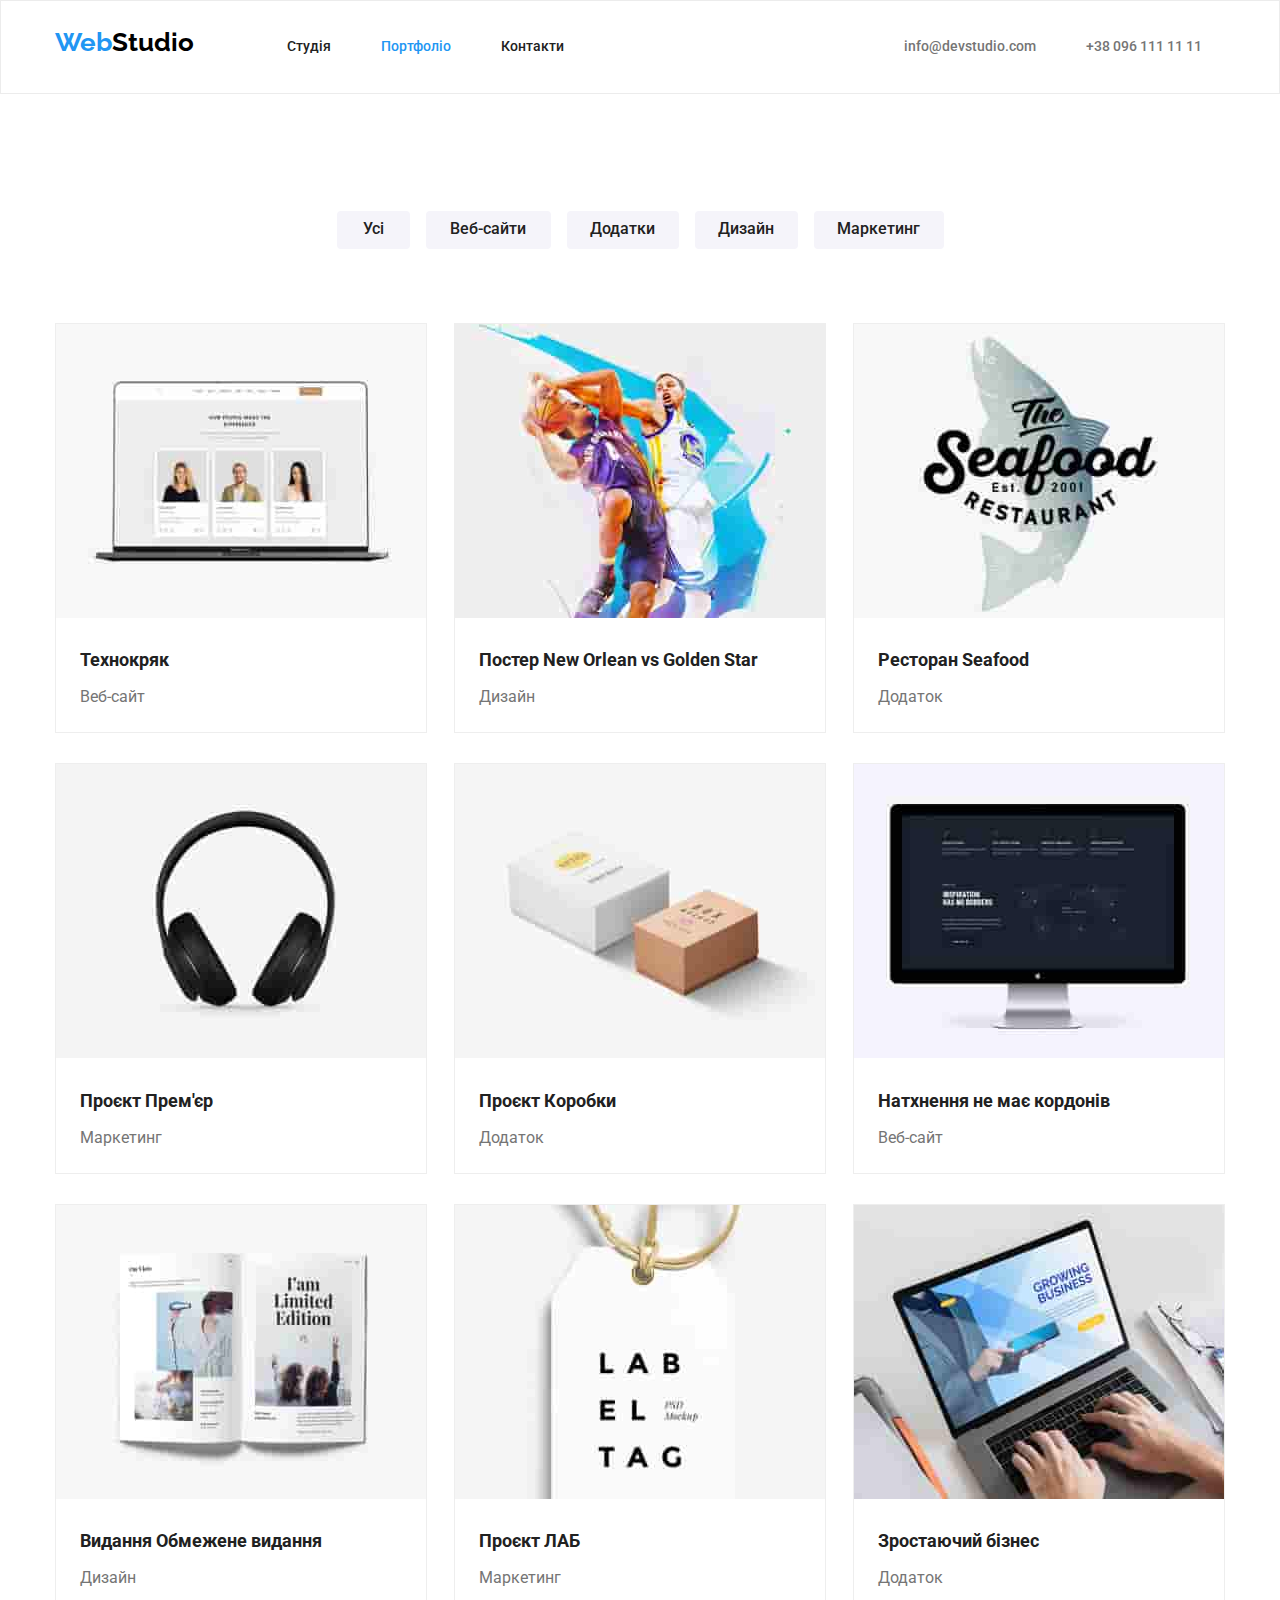
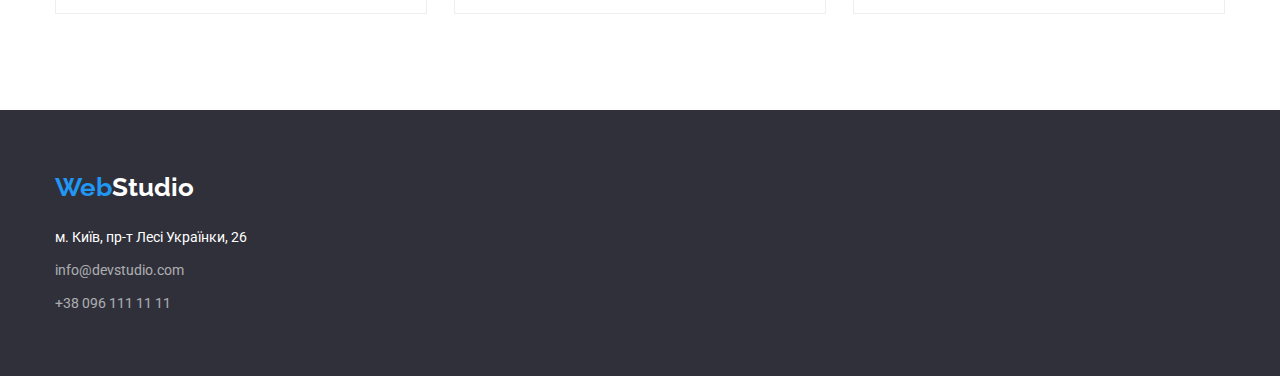
==== portfolio.html @ eb3fcbdf "goit-markup-hw-03" ====
<!DOCTYPE html>
<html lang="uk">
  <head>
    <meta charset="UTF-8" />
    <meta http-equiv="X-UA-Compatible" content="IE=edge" />
    <meta name="viewport" content="width=device-width, initial-scale=1.0" />
    <title>lesson</title>
    <link rel="preconnect" href="https://fonts.googleapis.com" />
    <link rel="preconnect" href="https://fonts.gstatic.com" crossorigin />
    <link
      href="https://fonts.googleapis.com/css2?family=Raleway:wght@700&family=Roboto:wght@400;500;700;900&display=swap"
      rel="stylesheet"
    />
    <link
      rel="stylesheet"
      href="https://cdnjs.cloudflare.com/ajax/libs/modern-normalize/1.1.0/modern-normalize.css"
      integrity="sha512-Y0MM+V6ymRKN2zStTqzQ227DWhhp4Mzdo6gnlRnuaNCbc+YN/ZH0sBCLTM4M0oSy9c9VKiCvd4Jk44aCLrNS5Q=="
      crossorigin="anonymous"
      referrerpolicy="no-referrer"
    />
    <link rel="stylesheet" href="./css/styles.css" />
  </head>
  <body > 
    <header >   
      <div class=" container">
        <div class="wrapper-q "> 
          <a lang="en" href="./index.html" class="logo active logo-activ"
            ><span class="logo-web">Web</span>Studio</a
          >
          <nav>
            <ul class="navigation-r">
              <li>
                <a href="./index.html" class="navigation-ai active promo"> Студія </a>
              </li>
              <li><a href="#" class="navigation-bi active"> Портфоліо </a></li>
              <li><a href="#" class="navigation-ci active promo"> Контакти </a></li>
            </ul>
          </nav>

          <ul class="box-navigation">
            <li>
              <a href="mailto:info@devstudio.com" class="navigation-di active navigation-li"
                >info@devstudio.com</a
              >
            </li>
            <li>
              <a href="tel:info@devstudio.com" class="navigation-ii active navigation-li"
                >+38 096 111 11 11</a
              >
            </li>
          </ul>
        </div>
      </div>
      </header>
      <main>
        <section>
          
          <h1 class="subject">СЕКЦІЯ</h1>
          <div class=" container">
          <ul class="items">
            <li>
              <button type="button" class="btn btn-a">Усі</button>
            </li>
            <li>
              <button type="button" class="btn btn-b">Веб-сайти</button>
            </li>
            <li>
              <button type="button" class="btn btn-c">Додатки</button>
            </li>
            <li>
              <button type="button" class="btn btn-d">Дизайн</button>
            </li>
            <li>
              <button type="button" class="btn btn-i">Маркетинг</button>
            </li>
          </ul>
        
          <ul class="list">
            <li class="picture">
              <img
                src="./images/Big.jpg"
                alt="Технокряк"
                width="370"
                height="294" class="picture-img"
              />
              <h3 class="aside">Технокряк</h3>
              <p class="cool widget">Веб-сайт</p>
            </li>
            <li class="picture">
              <img
                src="./images/pat1.jpg"
                alt="Постер New Orlean vs Golden Star"
                width="370"
                height="294" class="picture-img"
              />
              <h3 class="aside">Постер New Orlean vs Golden Star</h3>
              <p class="cool widget">Дизайн</p>
            </li>
            <li class="picture">
              <img
                src="./images/pat2.jpg"
                width="370"
                height="294"
                alt="Ресторан Seafood" class="picture-img"
              />
              <h3 class="aside">Ресторан  Seafood</h3>
              <p class="cool widget">Додаток</p>
            </li>
            <li class="picture">
              <img
                src="./images/pat4.jpg"
                width="370"
                height="294"
                alt="Проєкт Prime" class="picture-img"
              />
              <h3 class="aside">Проєкт Прем'єр</h3>
              <p class="cool widget">Маркетинг</p>
            </li>
            <li class="picture">
              <img
                src="./images/pat5.jpg"
                alt="Проєкт Boxes"
                width="370"
                height="294" class="picture-img"
              />
              <h3 class="aside">Проєкт Коробки</h3>
              <p class="cool widget">Додаток</p>
            </li>
            <li class="picture">
              <img
                src="./images/pat6.jpg"
                alt="Inspiration has no Borders"
                width="370"
                height="294" class="picture-img"
              />
              <h3 class="aside">Натхнення не має кордонів</h3>
              <p class="cool widget">Веб-сайт</p>
            </li>
            <li class="picture">
              <img
                src="./images/pat7.jpg"
                alt="Видання Limited Edition
              "
                width="370"
                height="294" class="picture-img"
              />
              <h3 class="aside">Видання Обмежене видання</h3>
              <p class="cool widget">Дизайн</p>
            </li>
            <li class="picture">
              <img
                src="./images/pat8.jpg"
                alt="Проєкт LAB"
                width="370"
                height="294" class="picture-img"
              />
              <h3 class="aside">Проєкт ЛАБ</h3>
              <p class="cool widget">Маркетинг</p>
            </li>
            <li class="picture">
              <img
                src="./images/pat9.jpg"
                alt="Growing Business"
                width="370"
                height="294" class="picture-img"
              />
              <h3 class="aside">Зростаючий бізнес</h3>
              <p class="cool widget">Додаток</p>
            </li>
          </div>
          </ul>
        </section>
      </main>
    <footer class="adress">
      <div class=" container">
      <a lang="en" href="./index.html" class="logo logo-a active"
        ><span class="logo-web logo-b">Web</span>Studio</a
      >
      <address>
        <ul class="address-ul">
          <li>
            <a
              href="https://www.google.com/maps/place/%D0%B1%D1%83%D0%BB.+%D0%9B%D0%B5%D1%81%D0%B8+%D0%A3%D0%BA%D1%80%D0%B0%D0%B8%D0%BD%D0%BA%D0%B8,+26,+%D0%9A%D0%B8%D0%B5%D0%B2,+02000/@50.4265807,30.5383858,17z/data=!4m13!1m7!3m6!1s0x40d4cf0e033ecbe9:0x57a4dffefec77da0!2z0LHRg9C7LiDQm9C10YHQuCDQo9C60YDQsNC40L3QutC4LCAyNiwg0JrQuNC10LIsIDAyMDAw!3b1!8m2!3d50.4265807!4d30.5383858!3m4!1s0x40d4cf0e033ecbe9:0x57a4dffefec77da0!8m2!3d50.4265807!4d30.5383858 "
              class="adress-a cool active"
              target="_blank"
              >м. Київ, пр-т Лесі Українки, 26</a
            >
          </li>
          <li>
            <a class="adress-bi cool active" href="mailto:info@devstudio.com"
              >info@devstudio.com</a
            >
          </li>
          <li>
            <a class="adress-ci cool active" href="tel:+380961111111"
              >+38 096 111 11 11</a
            >
          </li>
        </ul>
      </div>
      </address>
    </footer>
  </body>
</html>
---- css/styles.css ----
body { 
    font-family:'Roboto', 'Times New Roman',  sans-serif;
}
html {
    box-sizing: border-box;
}
   
*,
::before,
::after {
    box-sizing: inherit;
}
  
:root {
    --main-one-color: #2196F3;
    --main-to-color:  #757575;
    --main-sir-color:  #FFFFFF;
    --main-fa-color: #2F303A;
    --main-se-color:  #212121;
    --main-so-color:  #F5F4FA ;
    --main-sr-color:  #000000;

  }
  
a { 
    text-decoration: none; /* Отменяем подчеркивание у ссылки */
   }
a {   margin: 0px;}
li , ul {
    list-style-type: none; /* Убираем маркеры */
    padding: 0px;
    margin: 0px;
}
h1 { 
    text-transform: uppercase; /* Заглавные буквы */
   }
h1, h2, h3, p , header , main{
    margin-top: 0px;
    margin-bottom: 0px;
}
ul { padding-inline-start: 0px; }

.navigation-r,.box-navigation{
    font-weight: 500;
    font-size: 14px;
    line-height: 1.7;
}


.promo  {
    color:  var(--main-se-color);
}

.navigation-li {
    color:  var(--main-to-color);}

.active:hover,.active:focus  {
    color:  var(--main-one-color);
}

.navigation-a, .navigation-bi {
    color:var(--main-one-color);
}
 
.hero-big {
    width: 700px;
    font-weight: 900;
    font-size: 44px;
    line-height: 1.36;
    color:  var(--main-sir-color);
    text-align: center;
    margin-left: auto;
    margin-right: auto;
    margin-bottom: 30px;  
}
.hero { 
 
    background-color :var(--main-fa-color);
    text-align: center;
    padding-bottom: 200px;
   padding-top: 200px;
    margin-left: auto;
    margin-right: auto;
   justify-content: center;

 
  
}
.bot-button {
    width: 216px;
    height: 50px;
    background-color: var(--main-one-color);
    font-family: Roboto;
    font-weight: 700;
    font-size: 16px;
    line-height: 1.88;
    color: var(--main-sir-color);

  
 
}

.logo { 
    font-family:Raleway;
    font-weight: 700;
    font-size: 26px;
    line-height: 1.38;
    color: var(--main-sr-color);
 
}   
.logo-web, .logo-b{
    color:
    var(--main-one-color);
} 
.logo-a , .logo-wite { 
    color: var(--main-sir-color);
}
.section-comand {
    background-color: var(--main-so-color);
}

.bend { 
    font-weight: 700px;
    font-size: 36px;
    line-height: 1.17;
    text-align: center; 
    padding-bottom: 50px;
   
}
.li-tehnology{
    margin-right: 30px;
    width: 270px;
}
.li-tehnology-right {
    margin-right: 0px;
}
.tehnology  {
    display: flex; 
    justify-content: start ;  
    text-align:left; 
    margin-top: 0px; 
    margin-bottom: 0px; 
}

.foto {
    display: flex; 
   justify-content: space-between ; 
   margin-top: 50px;
   
   
}
.subtitle, .btn {
    font-weight: 500;
    font-size: 16px;
    line-height: 1.17;
    color:  var(--main-se-color);
}
.profession {
    font-size: 16px;
    line-height: 1.17;
    color:  var(--main-to-color);
}
.title {
    font-weight: 700;
    font-size: 36px;
    line-height: 1.17;
    color: var(--main-se-color);
    text-align: center; 
}
.headline {
    font-weight: 700;
    font-size: 14px;
    line-height: 1.17;
    color: var(--main-se-color);
}
.text {
    font-size: 14px;
    line-height: 1.71;
    color: var(--main-to-color);
}
.adress-b, .adress-c, .adress-bi, .adress-ci, .adress-a  {
    font-size: 14px;
    line-height: 1.71;
    color:  var(--main-sir-color);
    font-style: normal;
    opacity: 0.6;
}
.adress-a  {
    opacity: 1;
}

.bot-button:hover ,.bot-button:focus {
    color:  var(--main-fa-color);
}


.subject {
    visibility: hidden;
}
.adress {
    box-sizing: border-box;
    background: var(--main-fa-color);
    padding-top: 60px ;
   padding-bottom: 60px ;
}
.frend { 
    display: flex;
    justify-content:space-around;
    margin: 0px;
 
}

.items  {
    display: flex;
    align-items: center;
    justify-content: center;
    margin-left: auto; 
    margin-right: auto;
    margin-top: 72px;
}

.btn { 
    width:100px;
    height: 38px;
    top:180px;
    left:979px;
    background: var(--main-so-color);
    margin: 8px;
    border: none; 
    border-radius: 4px;
}

.widget {
        font-size: 16px;
        line-height: 1.88;
        color: var(--main-to-color);
        padding-left: 24px;
        
}
.aside {
        font-weight: 700;
        font-size: 18px;
        line-height: 2;
        color: var(--main-se-color);
        margin-bottom: 4px;
        padding-left: 24px;

}

.subtitle, .profession { text-align: center;
}

.btn:hover{
    background-color: var(--main-one-color); 
    color: var(--main-sir-color);
    transition-duration: 0.5s;
}
.btn:focus{
    background-color: var(--main-one-color); 
    color: var(--main-sir-color);
}
.cool {
    font-weight: 400;
}

.logo{ 
    display: inline-block;

}
.active {
    display: inline-block;
}

.list { 
    display: flex;
    flex-wrap: wrap; 
    align-items: center;
    justify-content: space-between;
    margin-left: auto;
    margin-right: auto;
    margin-bottom: 30px;
   
    }

.items, .list {
    margin-bottom: 66px; 
}

.box-p {
    display: flex;
    align-items: center;
    justify-content: center;
    margin-left: auto; 
    margin-right: auto;
    margin-top: 0px;
}

.container {
     width: 1200px;
    padding-left: 15px; 
    padding-right: 15px; 
    margin-left: auto ;
    margin-right: auto ;
    align-items: center;
   
}

.navigation-r, .box-navigation {
    justify-content: space-between;
    display: flex;
    margin: 0px;
  
}
   
.wrapper-q { display: flex;
    flex-wrap: wrap; 
    align-items: baseline;
  justify-content: start;

}

.logo-a.active{
   
    margin-bottom: 20px;
}


.navigation-ai, .navigation-a { 
    display: inline-block;

  
}
.navigation-bi ,.navigation-b { 
    display: inline-block;

   
  
}
.navigation-ci, .navigation-c { 
    display: inline-block;


}
.navigation-di, .navigation-aa { 
    display: inline-block;
   

}
.navigation-ii, .navigation-bb { 
    display: inline-block;
  
}

.subtitle {
    padding-top: 30px;
    margin-bottom: 10px;
}
.section-comand {
  padding-top: 94px;
  padding-bottom: 94px;
}

.navigation-b ,.navigation-bi {
    margin-left: 50px;
    margin-right: 50px;
}
.navigation-aa , .navigation-di {
    margin-right: 50px;
}
.box-navigation
{
    margin-left: 340px;
}

a.logo.active.logo-activ{
   margin-right:93px ; 
   padding-top: 24px;
   padding-bottom: 32px;/* линия выстраивается
    по базовой линии логотипа з счет  baseline */
}
.address-ul {
    margin: 0px;
}
.section-texno {
       padding-bottom: 47px;
       padding-top: 66px;  

}
.section-work {
    padding-bottom: 94px;
    padding-top: 47px;
   
}
.frend-block {
    box-shadow: 0px 1px 3px rgba(0, 0, 0, 0.12), 0px 1px 1px rgba(0, 0, 0, 0.14), 0px 2px 1px rgba(0, 0, 0, 0.2);
    border-radius: 0px 0px 4px 4px;
    padding-bottom: 30px;
  
}
.picture {
    border: 1px solid #EEEEEE;
    margin-bottom: 30px;
    padding-bottom: 20px;
}
header {
   border: 1px solid #ECECEC;
    
  
}
.adress-bi, .adress-b {
    margin-top: 9px;
    margin-bottom: 9px;
}
/*
.li-tehnology {
    flex-basis: calc(100%-30px*3)/4;
} */
.btn-a {
    width: 73px; ;
}
.btn-b {
    width: 125px; ;
}
.btn-c {
    width: 112px; ;
}
.btn-d {
    width: 103px; ;
}
.btn-i {
    width: 130px; ;
}
.picture-img {
    margin-bottom: 20px;
}
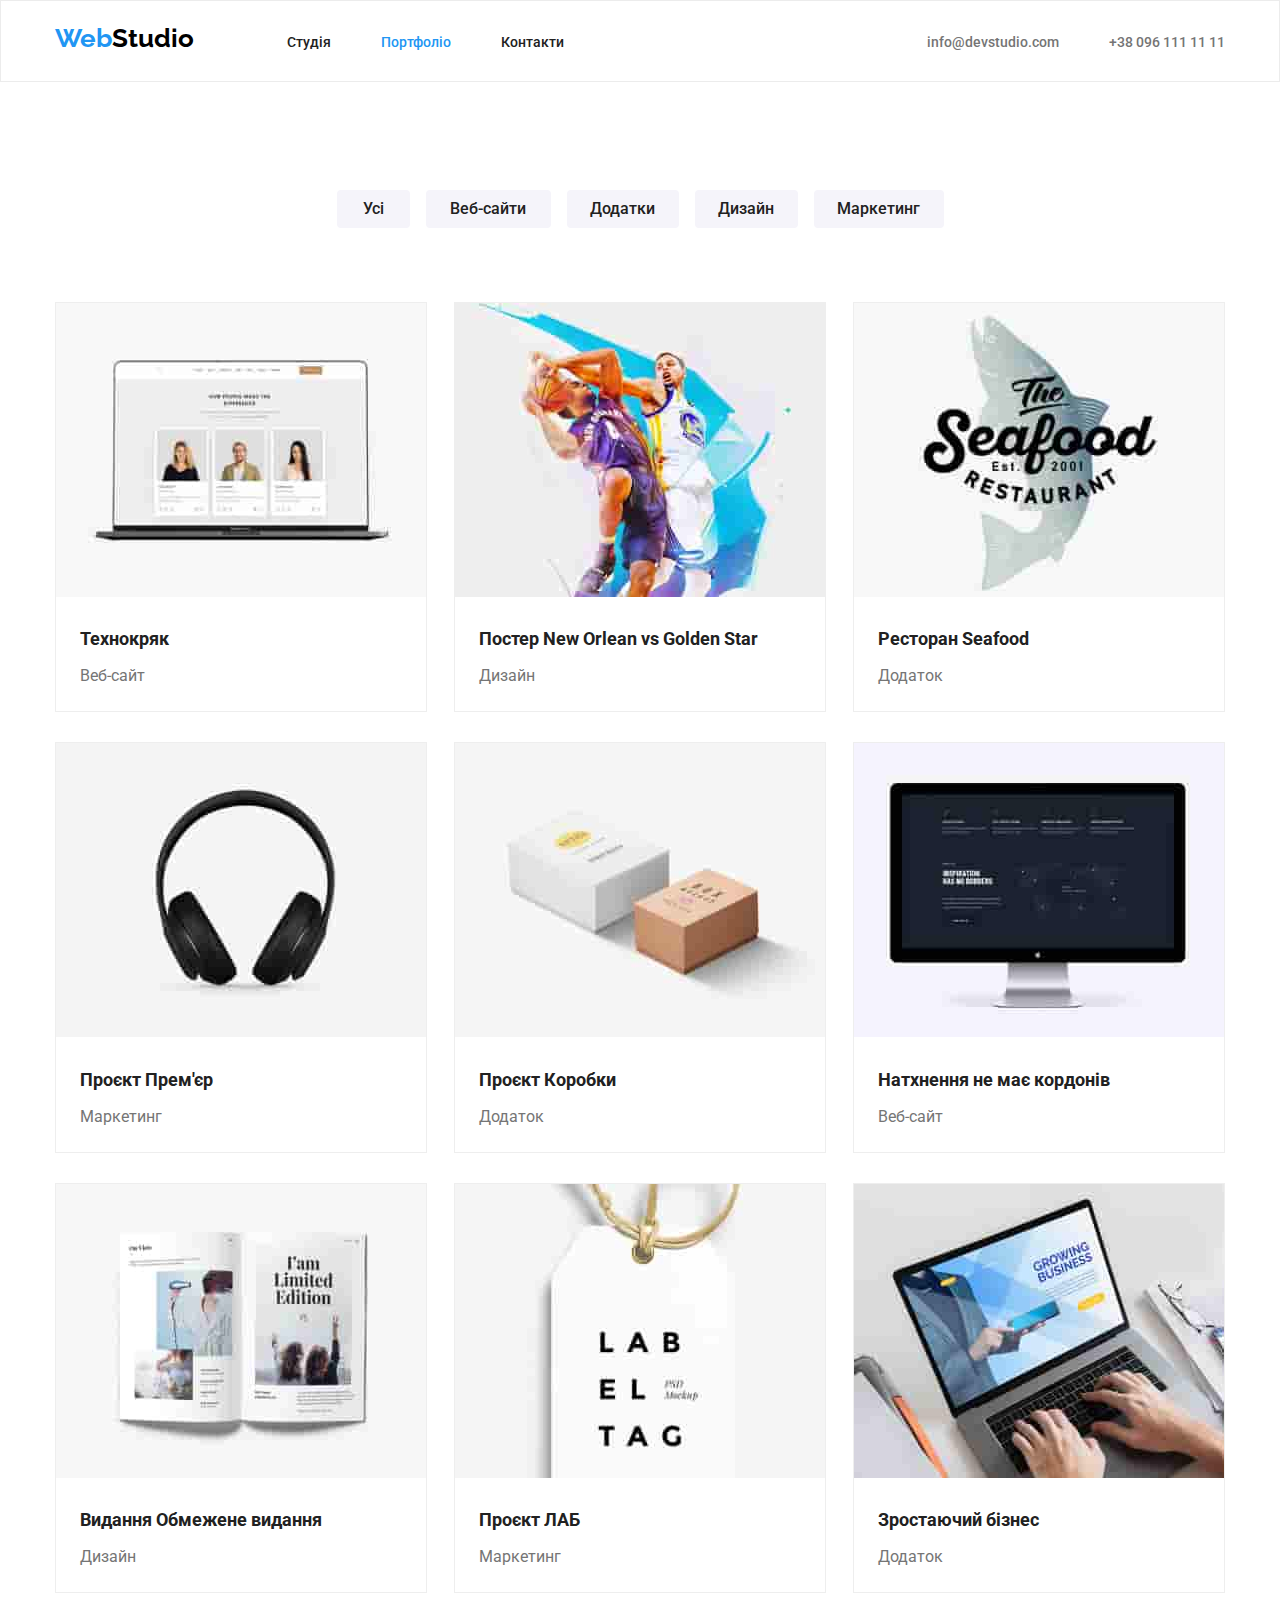
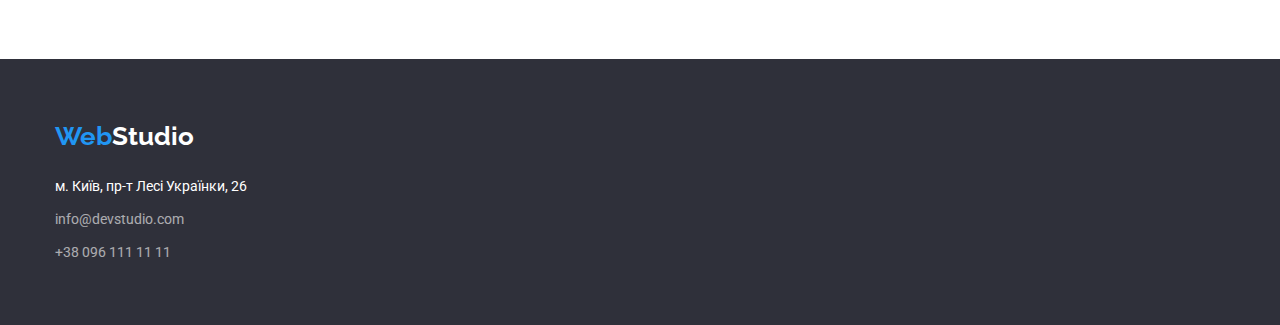
==== commit 3794f2cc: "goit-markup-hw-03" ====
--- a/portfolio.html
+++ b/portfolio.html
@@ -21,9 +21,9 @@
     <link rel="stylesheet" href="./css/styles.css" />
   </head>
   <body > 
-    <header >   
+    <header class=" wrapper-qq" >   
       <div class=" container">
-        <div class="wrapper-q "> 
+        <div class="wrapper-q  wrapper-qq "> 
           <a lang="en" href="./index.html" class="logo active logo-activ"
             ><span class="logo-web">Web</span>Studio</a
           >
--- a/css/styles.css
+++ b/css/styles.css
@@ -128,18 +128,23 @@
    
 }
 .li-tehnology{
-    margin-right: 30px;
+   /* margin-right: 30px;*/
     width: 270px;
-}
-.li-tehnology-right {
+  /* flex-basis: calc((100% - 30px*3)/4);*/
+}
+
+.li-tehnology.li-tehnology-right {  
     margin-right: 0px;
 }
 .tehnology  {
     display: flex; 
-    justify-content: start ;  
+   /*justify-content: start ; */
+   flex-wrap: wrap;
     text-align:left; 
     margin-top: 0px; 
     margin-bottom: 0px; 
+    column-gap: 30px;
+
 }
 
 .foto {
@@ -195,7 +200,17 @@
 
 
 .subject {
-    visibility: hidden;
+    position: absolute;
+    white-space: nowrap;
+    width: 1px;
+    height: 1px;
+    overflow: hidden;
+    border: 0;
+    padding: 0;
+    clip: rect(0 0 0 0);
+    clip-path: inset(50%);
+    margin: -1px;
+  /*  visibility: hidden; */
 }
 .adress {
     box-sizing: border-box;
@@ -216,7 +231,8 @@
     justify-content: center;
     margin-left: auto; 
     margin-right: auto;
-    margin-top: 72px;
+    margin-top: 100px;
+  
 }
 
 .btn { 
@@ -278,7 +294,9 @@
     justify-content: space-between;
     margin-left: auto;
     margin-right: auto;
-    margin-bottom: 30px;
+    row-gap: 30px ;
+
+ 
    
     }
 
@@ -369,14 +387,13 @@
 }
 .box-navigation
 {
-    margin-left: 340px;
+    margin-left: auto;
 }
 
 a.logo.active.logo-activ{
    margin-right:93px ; 
-   padding-top: 24px;
-   padding-bottom: 32px;/* линия выстраивается
-    по базовой линии логотипа з счет  baseline */
+   padding-top: 20px;
+   padding-bottom: 24px;
 }
 .address-ul {
     margin: 0px;
@@ -399,7 +416,7 @@
 }
 .picture {
     border: 1px solid #EEEEEE;
-    margin-bottom: 30px;
+   /* margin-bottom: 30px;*/
     padding-bottom: 20px;
 }
 header {
@@ -432,4 +449,4 @@
 }
 .picture-img {
     margin-bottom: 20px;
-}+}
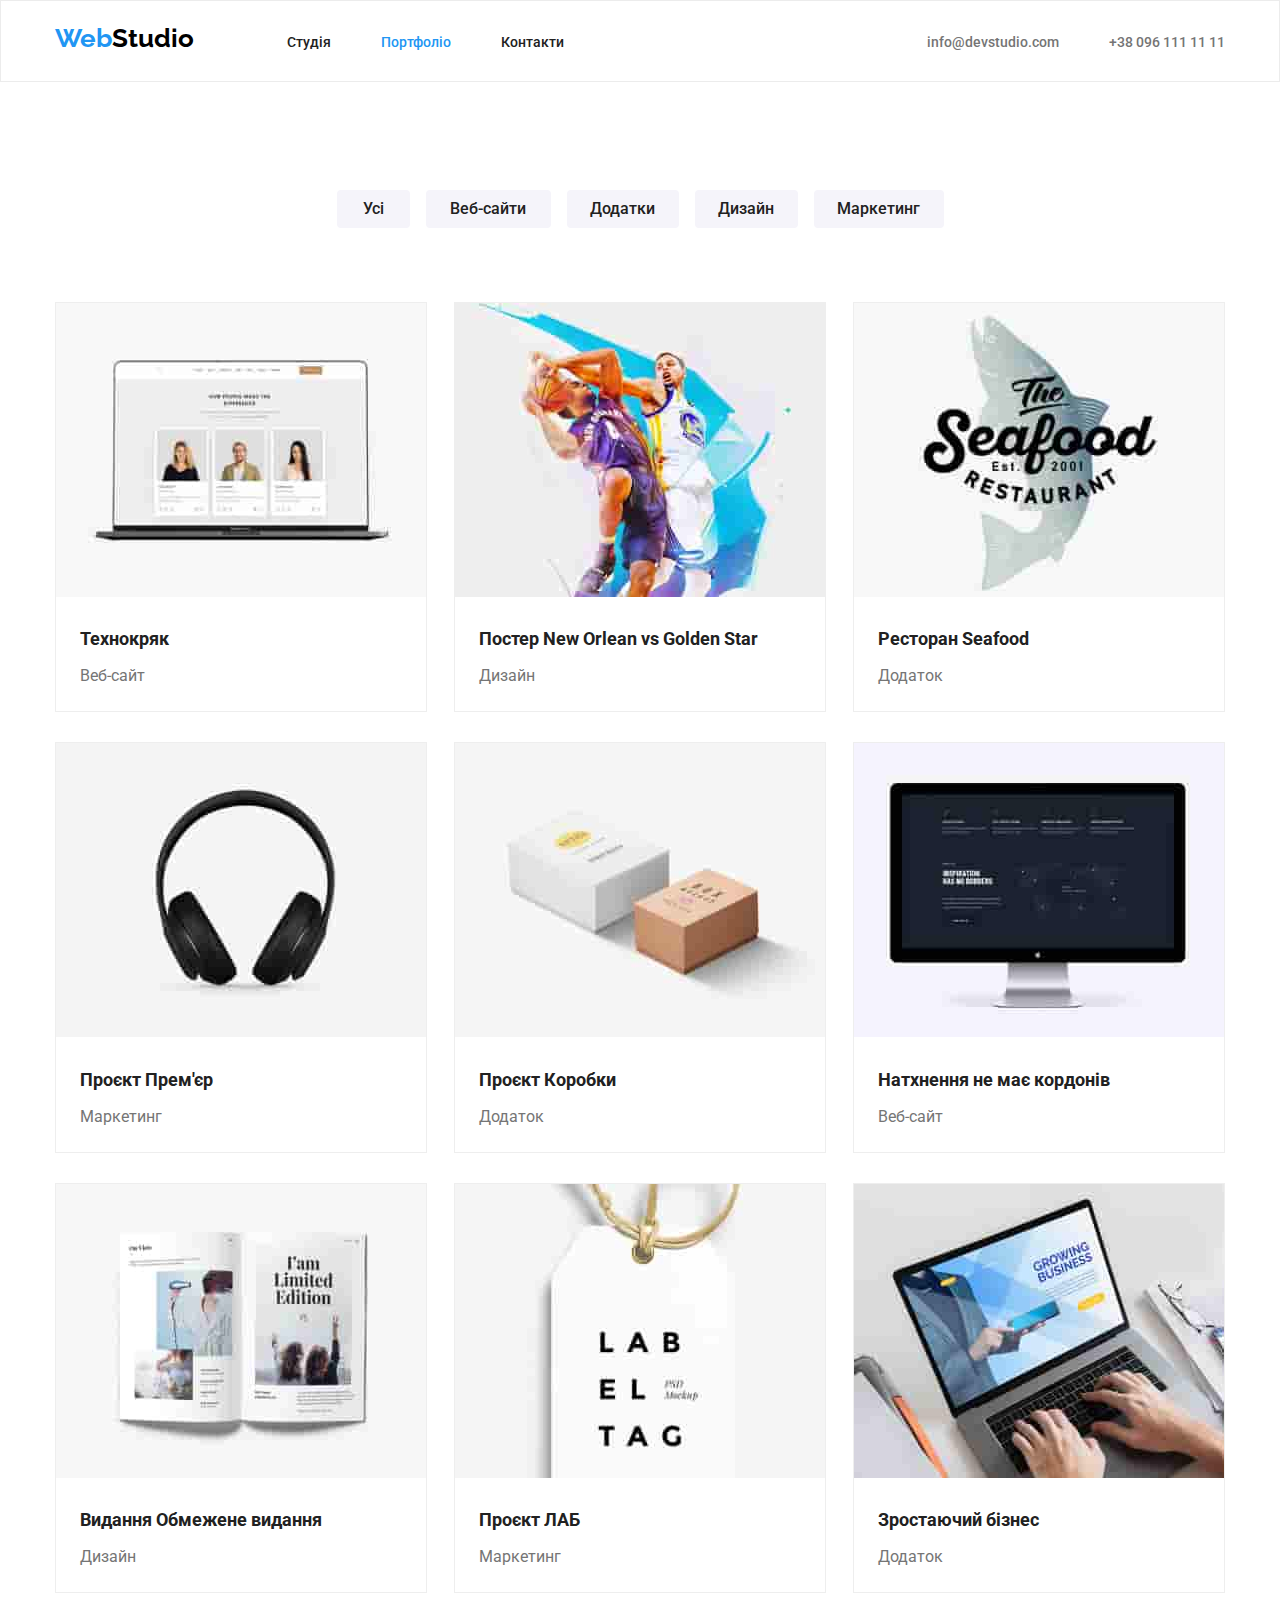
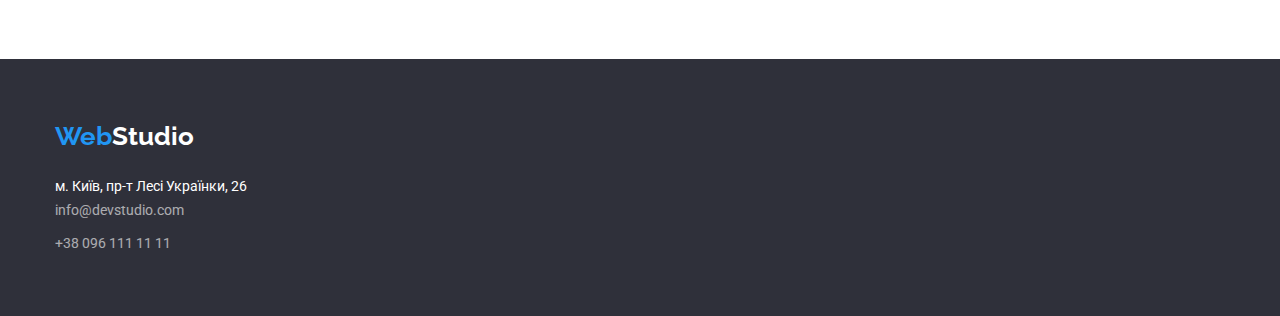
==== commit b1af7638: "goit-markup-hw-03" ====
--- a/portfolio.html
+++ b/portfolio.html
@@ -29,11 +29,11 @@
           >
           <nav>
             <ul class="navigation-r">
-              <li>
+              <li class="adress-li-a">
                 <a href="./index.html" class="navigation-ai active promo"> Студія </a>
               </li>
-              <li><a href="#" class="navigation-bi active"> Портфоліо </a></li>
-              <li><a href="#" class="navigation-ci active promo"> Контакти </a></li>
+              <li class="adress-li-a"><a href="#" class="navigation-bi active"> Портфоліо </a></li>
+              <li class="adress-li-a"><a href="#" class="navigation-ci active promo"> Контакти </a></li>
             </ul>
           </nav>
 
@@ -83,8 +83,10 @@
                 width="370"
                 height="294" class="picture-img"
               />
+              <div  class="card-text">
               <h3 class="aside">Технокряк</h3>
               <p class="cool widget">Веб-сайт</p>
+            </div>
             </li>
             <li class="picture">
               <img
@@ -93,8 +95,10 @@
                 width="370"
                 height="294" class="picture-img"
               />
+              <div  class="card-text">
               <h3 class="aside">Постер New Orlean vs Golden Star</h3>
               <p class="cool widget">Дизайн</p>
+            </div>
             </li>
             <li class="picture">
               <img
@@ -103,8 +107,10 @@
                 height="294"
                 alt="Ресторан Seafood" class="picture-img"
               />
+              <div  class="card-text">
               <h3 class="aside">Ресторан  Seafood</h3>
               <p class="cool widget">Додаток</p>
+            </div>
             </li>
             <li class="picture">
               <img
@@ -113,8 +119,10 @@
                 height="294"
                 alt="Проєкт Prime" class="picture-img"
               />
+              <div  class="card-text">
               <h3 class="aside">Проєкт Прем'єр</h3>
               <p class="cool widget">Маркетинг</p>
+            </div>
             </li>
             <li class="picture">
               <img
@@ -123,8 +131,10 @@
                 width="370"
                 height="294" class="picture-img"
               />
+              <div  class="card-text">
               <h3 class="aside">Проєкт Коробки</h3>
               <p class="cool widget">Додаток</p>
+            </div>
             </li>
             <li class="picture">
               <img
@@ -133,8 +143,10 @@
                 width="370"
                 height="294" class="picture-img"
               />
+              <div  class="card-text">
               <h3 class="aside">Натхнення не має кордонів</h3>
               <p class="cool widget">Веб-сайт</p>
+            </div>
             </li>
             <li class="picture">
               <img
@@ -144,8 +156,10 @@
                 width="370"
                 height="294" class="picture-img"
               />
+              <div  class="card-text">
               <h3 class="aside">Видання Обмежене видання</h3>
               <p class="cool widget">Дизайн</p>
+            </div>
             </li>
             <li class="picture">
               <img
@@ -154,8 +168,10 @@
                 width="370"
                 height="294" class="picture-img"
               />
+              <div  class="card-text">
               <h3 class="aside">Проєкт ЛАБ</h3>
               <p class="cool widget">Маркетинг</p>
+            </div>
             </li>
             <li class="picture">
               <img
@@ -164,8 +180,10 @@
                 width="370"
                 height="294" class="picture-img"
               />
+              <div class="card-text">
               <h3 class="aside">Зростаючий бізнес</h3>
               <p class="cool widget">Додаток</p>
+            </div>
             </li>
           </div>
           </ul>
@@ -186,7 +204,7 @@
               >м. Київ, пр-т Лесі Українки, 26</a
             >
           </li>
-          <li>
+          <li class="adress-li-a">
             <a class="adress-bi cool active" href="mailto:info@devstudio.com"
               >info@devstudio.com</a
             >
--- a/css/styles.css
+++ b/css/styles.css
@@ -19,6 +19,7 @@
     --main-se-color:  #212121;
     --main-so-color:  #F5F4FA ;
     --main-sr-color:  #000000;
+    --main-btn-color:  #188CE8
 
   }
   
@@ -87,6 +88,7 @@
   
 }
 .bot-button {
+   border: 0px;
     width: 216px;
     height: 50px;
     background-color: var(--main-one-color);
@@ -95,6 +97,9 @@
     font-size: 16px;
     line-height: 1.88;
     color: var(--main-sir-color);
+    border-radius: 4px;
+    box-shadow: 0px 4px 4px rgba(0, 0, 0, 0.15);
+    cursor: pointer;
 
   
  
@@ -141,8 +146,6 @@
    /*justify-content: start ; */
    flex-wrap: wrap;
     text-align:left; 
-    margin-top: 0px; 
-    margin-bottom: 0px; 
     column-gap: 30px;
 
 }
@@ -195,7 +198,7 @@
 }
 
 .bot-button:hover ,.bot-button:focus {
-    color:  var(--main-fa-color);
+    background-color:  var(--main-btn-color);
 }
 
 
@@ -222,6 +225,7 @@
     display: flex;
     justify-content:space-around;
     margin: 0px;
+   
  
 }
 
@@ -244,13 +248,14 @@
     margin: 8px;
     border: none; 
     border-radius: 4px;
+    cursor:  pointer;
 }
 
 .widget {
         font-size: 16px;
         line-height: 1.88;
         color: var(--main-to-color);
-        padding-left: 24px;
+    
         
 }
 .aside {
@@ -259,7 +264,6 @@
         line-height: 2;
         color: var(--main-se-color);
         margin-bottom: 4px;
-        padding-left: 24px;
 
 }
 
@@ -314,7 +318,7 @@
 }
 
 .container {
-     width: 1200px;
+    max-width: 1200px;
     padding-left: 15px; 
     padding-right: 15px; 
     margin-left: auto ;
@@ -370,7 +374,6 @@
 }
 
 .subtitle {
-    padding-top: 30px;
     margin-bottom: 10px;
 }
 .section-comand {
@@ -400,7 +403,7 @@
 }
 .section-texno {
        padding-bottom: 47px;
-       padding-top: 66px;  
+       padding-top: 94px;  
 
 }
 .section-work {
@@ -412,6 +415,7 @@
     box-shadow: 0px 1px 3px rgba(0, 0, 0, 0.12), 0px 1px 1px rgba(0, 0, 0, 0.14), 0px 2px 1px rgba(0, 0, 0, 0.2);
     border-radius: 0px 0px 4px 4px;
     padding-bottom: 30px;
+    background-color: var(--main-sir-color);
   
 }
 .picture {
@@ -424,9 +428,11 @@
     
   
 }
-.adress-bi, .adress-b {
-    margin-top: 9px;
+.adress-li-a  {
     margin-bottom: 9px;
+}
+.adress-li-a:last-child  {
+    margin-bottom: 0;
 }
 /*
 .li-tehnology {
@@ -450,3 +456,10 @@
 .picture-img {
     margin-bottom: 20px;
 }
+.img-block {
+    border-radius: 0px;
+    margin-bottom: 30px;
+}
+.card-text {border: 0px;
+    padding-left: 24px;
+}
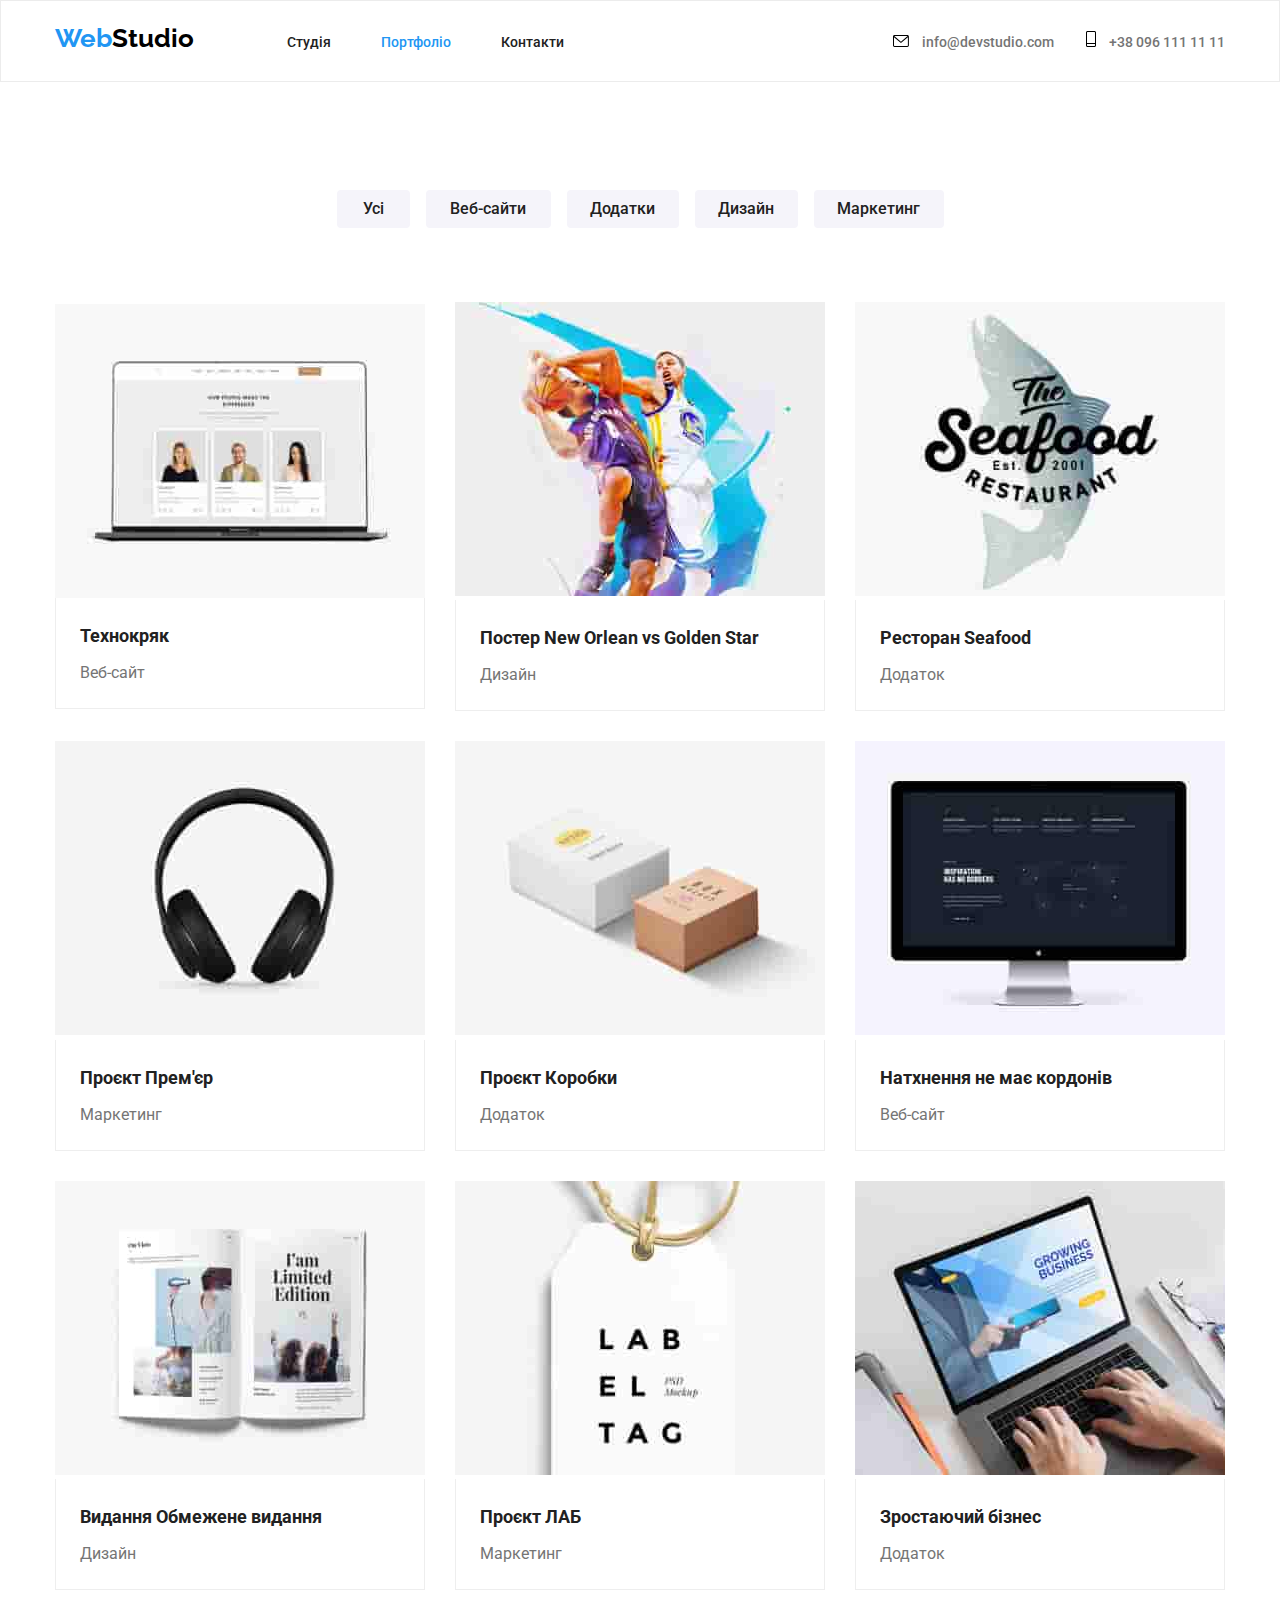
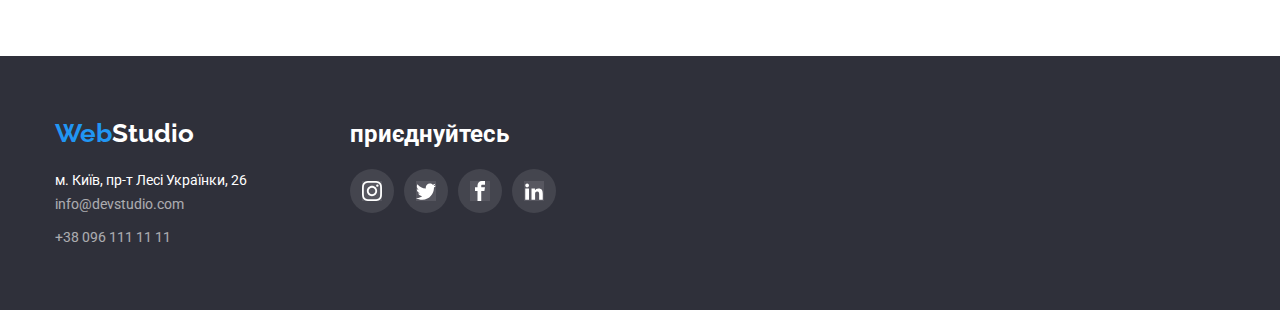
==== commit e995888f: "goit-markup-hw-03" ====
--- a/portfolio.html
+++ b/portfolio.html
@@ -21,40 +21,67 @@
     <link rel="stylesheet" href="./css/styles.css" />
   </head>
   <body > 
-    <header class=" wrapper-qq" >   
-      <div class=" container">
-        <div class="wrapper-q  wrapper-qq "> 
-          <a lang="en" href="./index.html" class="logo active logo-activ"
+    <header>
+      <div class="container">
+        <div class="wrapper-q">
+          <a lang="en" href="./index.html" class="logo active logo-activ "
             ><span class="logo-web">Web</span>Studio</a
           >
           <nav>
             <ul class="navigation-r">
-              <li class="adress-li-a">
-                <a href="./index.html" class="navigation-ai active promo"> Студія </a>
+              <li>
+                <a href="./index.html" class="active  heder__a animashn"> Студія </a>
               </li>
-              <li class="adress-li-a"><a href="#" class="navigation-bi active"> Портфоліо </a></li>
-              <li class="adress-li-a"><a href="#" class="navigation-ci active promo"> Контакти </a></li>
+              <li>
+                <a href="./portfolio.html" class=" navigation-bi active promo animashn">
+                  Портфоліо
+                </a>
+                 
+              </li>
+              <li>
+                <a href="#" class="navigation-c active promo animashn"> Контакти </a>
+              </li>
             </ul>
           </nav>
 
           <ul class="box-navigation">
-            <li>
-              <a href="mailto:info@devstudio.com" class="navigation-di active navigation-li"
+            <li class="icon-tel-heder">
+              <div class="div_anime animashn">
+              <svg class="mail-heder">
+                <use  href="./images/icons.svg#icon-mail "
+                  width="16"
+                  height="12" 
+                ></use>
+              </svg> 
+           
+              <a
+                href="mailto:info@devstudio.com"
+                class="navigation-aa active navigation-li animashn"
                 >info@devstudio.com</a
               >
-            </li>
-            <li>
-              <a href="tel:info@devstudio.com" class="navigation-ii active navigation-li"
+            </div>
+            </li>         
+            <li class="icon-tel-heder">
+              <div class="div_anime animashn">
+              <svg class="tel-heder">
+                <use  href="./images/icons.svg#icon-tel "
+                  width="10"
+                  height="16" 
+                ></use>
+              </svg>
+              <a
+                href="tel:info@devstudio.com"
+                class="navigation-bb active navigation-li animashn"
                 >+38 096 111 11 11</a
               >
+            </div>
             </li>
           </ul>
         </div>
       </div>
-      </header>
+    </header>
       <main>
         <section>
-          
           <h1 class="subject">СЕКЦІЯ</h1>
           <div class=" container">
           <ul class="items">
@@ -77,124 +104,172 @@
         
           <ul class="list">
             <li class="picture">
+              <div class="picture-img-wrap">
               <img
                 src="./images/Big.jpg"
                 alt="Технокряк"
                 width="370"
                 height="294" class="picture-img"
               />
+              <div class="box_portfol_img">
+                <p class="pictur__text"> Ресурс пропонує комплексні пропозиції  </p>
+              </div>
+            </div>
+            
               <div  class="card-text">
               <h3 class="aside">Технокряк</h3>
               <p class="cool widget">Веб-сайт</p>
             </div>
             </li>
             <li class="picture">
+              <div class="a__foto">
               <img
                 src="./images/pat1.jpg"
                 alt="Постер New Orlean vs Golden Star"
                 width="370"
                 height="294" class="picture-img"
               />
+             
+            </div> 
               <div  class="card-text">
               <h3 class="aside">Постер New Orlean vs Golden Star</h3>
               <p class="cool widget">Дизайн</p>
             </div>
             </li>
             <li class="picture">
+              <a href="#" class="a__foto">
               <img
                 src="./images/pat2.jpg"
                 width="370"
                 height="294"
                 alt="Ресторан Seafood" class="picture-img"
-              />
+              /></a>
               <div  class="card-text">
               <h3 class="aside">Ресторан  Seafood</h3>
               <p class="cool widget">Додаток</p>
             </div>
             </li>
             <li class="picture">
+              <a href="#" class="a__foto">
               <img
                 src="./images/pat4.jpg"
                 width="370"
                 height="294"
                 alt="Проєкт Prime" class="picture-img"
-              />
+              /></a>
               <div  class="card-text">
               <h3 class="aside">Проєкт Прем'єр</h3>
               <p class="cool widget">Маркетинг</p>
             </div>
             </li>
             <li class="picture">
+              <a href="#" class="a__foto">
               <img
                 src="./images/pat5.jpg"
                 alt="Проєкт Boxes"
                 width="370"
                 height="294" class="picture-img"
               />
+            </a>
               <div  class="card-text">
               <h3 class="aside">Проєкт Коробки</h3>
               <p class="cool widget">Додаток</p>
             </div>
             </li>
             <li class="picture">
+              <a href="#" class="a__foto">
               <img
                 src="./images/pat6.jpg"
                 alt="Inspiration has no Borders"
                 width="370"
                 height="294" class="picture-img"
-              />
+              /></a>
               <div  class="card-text">
               <h3 class="aside">Натхнення не має кордонів</h3>
               <p class="cool widget">Веб-сайт</p>
             </div>
             </li>
             <li class="picture">
+              <a href="#" class="a__foto">
               <img
                 src="./images/pat7.jpg"
                 alt="Видання Limited Edition
               "
                 width="370"
                 height="294" class="picture-img"
-              />
+              /></a>
               <div  class="card-text">
               <h3 class="aside">Видання Обмежене видання</h3>
               <p class="cool widget">Дизайн</p>
             </div>
             </li>
             <li class="picture">
+              <a href="#" class="a__foto">
               <img
                 src="./images/pat8.jpg"
                 alt="Проєкт LAB"
                 width="370"
                 height="294" class="picture-img"
-              />
+              /></a>
               <div  class="card-text">
               <h3 class="aside">Проєкт ЛАБ</h3>
               <p class="cool widget">Маркетинг</p>
             </div>
             </li>
             <li class="picture">
+              <a href="#" class="a__foto">
               <img
                 src="./images/pat9.jpg"
                 alt="Growing Business"
                 width="370"
                 height="294" class="picture-img"
-              />
+              /></a>
               <div class="card-text">
               <h3 class="aside">Зростаючий бізнес</h3>
               <p class="cool widget">Додаток</p>
             </div>
             </li>
-          </div>
-          </ul>
+          </ul>
+        </div>
         </section>
       </main>
     <footer class="adress">
       <div class=" container">
+        <div class="logo__footer">
       <a lang="en" href="./index.html" class="logo logo-a active"
         ><span class="logo-web logo-b">Web</span>Studio</a
       >
-      <address>
+        <div>
+          <h2 class="text__footer">приєднуйтесь </h2>
+          <ul class="sotsial__link sotsial__footer">
+            <li class="li_sots">
+              <a class="link__sots  svg-foot" href="#" aria-label="instagram">
+                <svg class="ikon_so footer__icon svg__foot" width="20" height="20">
+                  <use href="./images/icons.svg#icon-instagram"></use></svg
+              ></a>
+            </li>
+            <li class="li_sots">
+              <a class="link__sots  svg-foot" href="#" aria-label="twitter">
+                <svg class="ikon_so footer__icon svg__foot" width="20 " height="20">
+                  <use href="./images/icons.svg#icon-twitter"></use></svg
+              ></a>
+            </li>
+            <li class="li_sots">
+              <a class="link__sots  svg-foot" href="#" aria-label="facebook">
+                <svg class="ikon_so footer__icon svg__foot" width="20" height="20">
+                  <use href="./images/icons.svg#icon-facebook"></use></svg
+              ></a>
+            </li>
+            <li class="li_sots">
+              <a class="link__sots  svg-foot" href="#" aria-label="linkedin">
+                <svg class="ikon_so footer__icon svg__foot" width="20" height="20">
+                  <use href="./images/icons.svg#icon-linkedin2"></use></svg
+              ></a>
+            </li>
+          </ul>
+        </div>
+      </div>
+      <address class="addres__footer"> 
         <ul class="address-ul">
           <li>
             <a
@@ -215,8 +290,8 @@
             >
           </li>
         </ul>
-      </div>
       </address>
+    </div>
     </footer>
   </body>
 </html>
--- a/css/styles.css
+++ b/css/styles.css
@@ -19,7 +19,8 @@
     --main-se-color:  #212121;
     --main-so-color:  #F5F4FA ;
     --main-sr-color:  #000000;
-    --main-btn-color:  #188CE8
+    --main-btn-color:  #188CE8;
+    --main-icn-cololor:#F5F5F5;
 
   }
   
@@ -75,7 +76,7 @@
     margin-bottom: 30px;  
 }
 .hero { 
- 
+  max-width: 1600px;
     background-color :var(--main-fa-color);
     text-align: center;
     padding-bottom: 200px;
@@ -83,9 +84,14 @@
     margin-left: auto;
     margin-right: auto;
    justify-content: center;
-
- 
-  
+   background-image:linear-gradient(rgba(47, 48, 58, 0.4)
+   ,rgba(47, 48, 58, 0.5)
+   ), url(../images/img1/hero.jpg);
+   background-repeat: no-repeat;
+   background-position: center;
+   background-size: cover;
+   outline: 1px solid black;
+
 }
 .bot-button {
    border: 0px;
@@ -101,8 +107,6 @@
     box-shadow: 0px 4px 4px rgba(0, 0, 0, 0.15);
     cursor: pointer;
 
-  
- 
 }
 
 .logo { 
@@ -133,7 +137,6 @@
    
 }
 .li-tehnology{
-   /* margin-right: 30px;*/
     width: 270px;
   /* flex-basis: calc((100% - 30px*3)/4);*/
 }
@@ -143,19 +146,17 @@
 }
 .tehnology  {
     display: flex; 
-   /*justify-content: start ; */
    flex-wrap: wrap;
     text-align:left; 
     column-gap: 30px;
-
+   
 }
 
 .foto {
     display: flex; 
    justify-content: space-between ; 
    margin-top: 50px;
-   
-   
+  
 }
 .subtitle, .btn {
     font-weight: 500;
@@ -167,6 +168,7 @@
     font-size: 16px;
     line-height: 1.17;
     color:  var(--main-to-color);
+    margin-bottom: 16pt;
 }
 .title {
     font-weight: 700;
@@ -225,8 +227,6 @@
     display: flex;
     justify-content:space-around;
     margin: 0px;
-   
- 
 }
 
 .items  {
@@ -255,8 +255,7 @@
         font-size: 16px;
         line-height: 1.88;
         color: var(--main-to-color);
-    
-        
+           
 }
 .aside {
         font-weight: 700;
@@ -264,9 +263,7 @@
         line-height: 2;
         color: var(--main-se-color);
         margin-bottom: 4px;
-
-}
-
+}
 .subtitle, .profession { text-align: center;
 }
 
@@ -300,8 +297,6 @@
     margin-right: auto;
     row-gap: 30px ;
 
- 
-   
     }
 
 .items, .list {
@@ -354,19 +349,15 @@
 }
 .navigation-bi ,.navigation-b { 
     display: inline-block;
-
-   
-  
+ 
 }
 .navigation-ci, .navigation-c { 
     display: inline-block;
-
 
 }
 .navigation-di, .navigation-aa { 
     display: inline-block;
    
-
 }
 .navigation-ii, .navigation-bb { 
     display: inline-block;
@@ -379,14 +370,16 @@
 .section-comand {
   padding-top: 94px;
   padding-bottom: 94px;
+  margin-bottom: 94px;
+
 }
 
 .navigation-b ,.navigation-bi {
     margin-left: 50px;
     margin-right: 50px;
-}
-.navigation-aa , .navigation-di {
-    margin-right: 50px;
+} 
+.div_anime {
+    margin-left: 32px;
 }
 .box-navigation
 {
@@ -394,7 +387,7 @@
 }
 
 a.logo.active.logo-activ{
-   margin-right:93px ; 
+  margin-right:93px ; 
    padding-top: 20px;
    padding-bottom: 24px;
 }
@@ -402,8 +395,8 @@
     margin: 0px;
 }
 .section-texno {
-       padding-bottom: 47px;
-       padding-top: 94px;  
+       margin-bottom: 47px;
+       margin-top: 94px;
 
 }
 .section-work {
@@ -416,17 +409,11 @@
     border-radius: 0px 0px 4px 4px;
     padding-bottom: 30px;
     background-color: var(--main-sir-color);
-  
-}
-.picture {
-    border: 1px solid #EEEEEE;
-   /* margin-bottom: 30px;*/
-    padding-bottom: 20px;
-}
+}
+
 header {
    border: 1px solid #ECECEC;
-    
-  
+     
 }
 .adress-li-a  {
     margin-bottom: 9px;
@@ -453,13 +440,536 @@
 .btn-i {
     width: 130px; ;
 }
-.picture-img {
-    margin-bottom: 20px;
-}
+
 .img-block {
     border-radius: 0px;
     margin-bottom: 30px;
 }
 .card-text {border: 0px;
     padding-left: 24px;
-}
+    padding-top: 20px;
+    padding-right: 24px;
+    padding-bottom: 20px;
+   border-bottom: 1px solid #EEEEEE;
+  border-left: 1px solid #EEEEEE;
+   border-right:1px solid #EEEEEE ;
+}
+
+.section__pictuary {
+    border-radius: 4px;
+    background: var(--main-so-color);
+    width: 270px;
+    height: 120px;
+    margin-bottom: 30px;
+   /* justify-content: center;
+    align-items: center;
+   display: flex;*/
+}
+.div__svg {
+    justify-content: center;
+    align-items: center;
+   display: flex;
+}
+
+  
+.link__li__foot {
+    width: 170px;
+    height: 92px;
+    border: 1px solid #AFB1B8;
+    border-radius: 4px;
+     
+}
+
+.wrup__ul {
+    padding-top: 94px;
+    display: flex;
+    align-items: center;
+    justify-content: center;
+    flex-wrap: wrap;
+    gap: 30px;
+}
+.wrapper__im{
+    width: 170px;
+    height: 92px;
+    background: var(--main-icn-cololor);
+}
+.text_section {
+
+   width: 700px;
+   size: 36px;
+  height: 1.37;
+  color: var(--main-se-color) ;
+  text-align: center;
+  margin-left: auto;
+  margin-right: auto;
+  padding-bottom: 50px;
+}
+/*
+.navigation-bb::before,  .navigation-ii::before {
+    content:url( "../images/img1/tel.svg");
+    padding-right: 10px;
+    fill:#188CE8;
+}
+.navigation-aa::before,  .navigation-di::before {
+    content:url( "../images/img1/mail.svg");
+    padding-right: 10px;
+    /*fill:#188CE8;*/
+  /*  color: currentColor;
+}*/
+.link__sots {
+    width: 44px;
+    height: 44px;
+    border-radius: 50%;
+    background-color: currentColor;
+    display: flex;
+    align-items: center;
+    justify-content: center;
+    color:  var(--main-so-color);
+}
+.ikon_so {
+    fill: #AFB1B8;
+}
+.link__sots:hover, .link__sots:focus {
+    color: 
+   var(--main-sir-color);
+    background-color: var(--main-one-color);
+}
+.sotsial__link {
+    display: flex;
+    gap: 10px;
+    justify-content:  center ;
+    
+}
+/*
+.icon__antenna {display: flex;
+    justify-content: center;
+    align-items: center; }
+*/
+
+.link__foot {
+    display: flex;
+    flex-wrap: wrap;
+  /*  text-align: left;*/
+    column-gap: 30px;
+    margin-bottom: 94px;
+    align-items: center;
+    justify-content: center;
+}
+   
+.text__footer {
+    width: 700;
+    size: 14 px;
+    height: 1.17;
+    color: var(--main-sir-color);
+    margin-bottom: 20px;
+}
+.sotsial__footer {
+    justify-content: start;
+  
+}
+.logo__footer {
+    display: flex;
+    gap: 156px;
+    align-items: baseline;
+}
+.addres__footer {
+margin-top: -44px;
+}
+.footer__icon {
+    fill:var(--main-sir-color);
+    background-color: rgba(255, 255, 255, 0.1);
+}
+.picture-img:hover {
+    box-shadow: 2px 2px 
+    #EEEEEE;
+}
+.footer__icon {
+    fill: var(--main-sir-color);
+     
+}
+.link__sots_foot{
+    background-color: rgba(255, 255, 255, 0.1); 
+}
+
+.pictur__text {
+    width: 400;
+    size: 18px;
+    height: 1.56;
+    color: var(--main-sir-color);
+}
+
+.title__text {
+    width: 700;
+    size: 14px;
+    height: 1.17;
+    color: var(--main-sir-color);
+}
+.wrop__text {
+    width: 370px;
+    padding: 0px;
+    position: absolute;
+    text-align: center;
+    padding-top: 27px;
+    padding-bottom: 27px;
+    background: rgba(47, 48, 58, 0.8);
+    left: 0;
+    bottom: 0;
+    
+}
+.foto__box {
+    position: relative ; 
+}
+/* Modal */
+/*
+.backdrop {
+    position: fixed;
+    top: 0;
+    right: 0;
+    bottom: 0;
+    left: 0;
+    opacity: 1;
+    transition: opacity 250ms cubic-bezier(0.4, 0, 0.2, 1);
+    background-color: rgba(0, 0, 0, 0.2);
+  }
+  
+  .backdrop.is-hidden {
+    visibility: hidden;
+    opacity: 0;
+    pointer-events: none;
+  }
+  
+  .modal {
+    position: absolute;
+    width: 528px;
+    height: 581px;
+    top: 50%;
+    left: 50%;
+    transform: translate(-50%, -50%) scale(1);
+    border-radius: 4px;
+    background: var(--main-sir-color);
+    box-shadow: 0px 1px 3px rgba(0, 0, 0, 0.12), 0px 1px 1px rgba(0, 0, 0, 0.14),
+      0px 2px 1px rgba(0, 0, 0, 0.2);
+  }
+  .backdrop.is-hidden.modal {
+    transform: translate(-50%, -50%) scale(0.6);
+  } 
+  
+  .modal-close {
+    position: absolute;
+    width: 30px;
+    height: 30px;
+    display: flex;
+    justify-content: center;
+    align-items: center;
+    right: 8px;
+    top: 8px;
+    padding: 0;
+    cursor: pointer;
+    border: 1px solid rgba(0, 0, 0, 0.1);
+    border-radius: 50%;
+    background-color: transparent;
+  }  
+  */
+  .close__btn {
+    fill: var(--main-sr-color) ;
+}
+.navigation-a ,.animashn, .navigation-bi {
+    position: relative;
+}
+
+.navigation-a::after, .navigation-bi::after {
+    content: '';
+    position: absolute;
+    display: block;
+    width: 100%;
+    background-color: var(--main-one-color);
+    height: 4px;
+    left: 0px;
+    top: 40px;
+}
+ .animashn::after {
+    content: '';
+    position: absolute;
+    display: block;
+   /* width: 0%;*/
+   width: 100%;
+    background-color: var(--main-one-color);
+    height: 4px;
+    left: 0px;
+    top: 40px;
+    /*opacity: 0;*/
+  transform: scaleX(0);
+    transition: opacity 250ms cubic-bezier(0.4, 0, 0.2, 1) ;
+}
+.animashn:hover:after {
+  /*  opacity: 1;
+   width: 100%;*/
+   transform: scaleX(1);
+
+}
+/* Анимация */
+
+.box_portfol_img::after { 
+    content:'';
+    position:  absolute;
+    top:0px;
+    left: 0px;
+    width: 100%;
+    height: 100%;
+    background-color: var(--main-one-color);
+    transform: translateY(100% ) ;
+    transition: 250ms cubic-bezier(0.4, 0, 0.2, 1);
+}
+/*
+.box_portfol_img:hover::after {
+transform: translateY(0);
+}*/
+.picture-img-wrap {
+    width: 370px;
+    height: 294px;
+    position: relative;
+    overflow: hidden;
+}
+.picture-img-wrap:hover .box_portfol_img::after {
+    transform: translateY(0);
+}
+.svg__foot, .svg-foot
+{
+    background-color: rgba(255, 255, 255, 0.1);
+}
+.icon-tel-heder {
+    display: inline-block;
+}
+.tel-heder {
+    width: 10px; ;
+    height: 16px;
+   }
+.mail-heder {
+    width: 16px;
+    height:12px ;
+}
+.mail-heder,.tel-heder {
+    margin-right: 10px;
+}
+.div_anime:hover ,.div_anime:focus {
+    color: var(--main-one-color);
+    fill: var(--main-one-color); ;
+
+}
+.heder__n {
+    color: var(--main-one-color);
+}
+.heder__a {
+    color:  var(--main-se-color) ;
+}
+.logo4{
+    width: 106px;
+    height: 60px;
+}
+.link__li__foot {
+    position: relative;
+}
+.logo4 {
+    position: absolute;
+    top: 10%;
+    left: 50%;
+    transform: translate(-50%);
+}
+.section__pictuary  {
+    position: relative;
+}
+.icon__antenna {
+    width: 70px;
+    height: 70px;
+    position: absolute;
+    top: 20%;
+    left: 50%;
+    transform: translate(-50%);
+}
+
+
+/*форма*/
+.form-title {
+    font-weight: 700;
+    font-size: 20px;
+    line-height: 1.15;
+    text-align: center;
+    letter-spacing: 0.03em;
+  
+    color: var(--main-se-color);
+  }
+  
+  .label {
+    display: block;
+    padding-bottom: 8px;
+  }
+  
+  .label-text {
+    font-size: 12px;
+    line-height: 1.16;
+    letter-spacing: 0.01em;
+    color: #757575;
+  }
+  
+  .field {
+    position: relative;
+    margin-bottom: 10px;
+  }
+  
+  .input {
+    width: 100%;
+    border: 1px solid rgba(33, 33, 33, 0.2);
+    border-radius: 4px;
+    outline: transparent;
+    transition: border 250ms cubic-bezier(0.4, 0, 0.2, 1);
+  }
+  
+  .input:focus {
+    border-color: #2196f3;
+  }
+  
+  .field-input {
+    padding: 11px 15px 11px 40px;
+  }
+  
+  .field-icon {
+    position: absolute;
+    left: 12px;
+    top: 50%;
+    transform: translateY(-50%);
+    transition: fill 250ms cubic-bezier(0.4, 0, 0.2, 1);
+  }
+  
+  .field-input:focus + .field-icon {
+    fill: #2196f3;
+  }
+  
+  .message {
+    height: 120px;
+    padding: 15px;
+    margin-bottom: 20px;
+    resize: none;
+  }
+  
+  .message::placeholder {
+    font-size: 12px;
+    line-height: 1.16;
+    letter-spacing: 0.01em;
+    color: rgba(117, 117, 117, 0.5);
+  }
+  
+  .privacy {
+    display: flex;
+    justify-content: center;
+  }
+  
+  .privacy-wrapp {
+    display: flex;
+    align-items: center;
+    justify-content: center;
+    width: 15px;
+    height: 14px;
+    margin-right: 9px;
+    margin-bottom: 30px;
+    border: 1px solid;
+    border-radius: 2px;
+    transition: border 250ms cubic-bezier(0.4, 0, 0.2, 1);
+  }
+  
+  .privacy-icon {
+    opacity: 0;
+    transition: opacity 250ms cubic-bezier(0.4, 0, 0.2, 1);
+  }
+  
+  .privacy-input:checked + .privacy-wrapp {
+    border: transparent;
+  }
+  
+  .privacy-input:checked + .privacy-wrapp .privacy-icon {
+    opacity: 1;
+  }
+  .privacy-text {
+    font-weight: 400;
+    font-size: 14px;
+    line-height: 1.7;
+  }
+  
+  .button {
+    display: flex;
+    margin-right: auto;
+    margin-left: auto;
+  }
+
+   .privacy-link {
+    color: var(--main-one-color);
+  }
+ 
+   /* .button-form {
+        width: 200px;
+        padding: 0px;
+        border: 0px;
+        height: 50px;
+        color:var(--main-sir-color);
+        background-color: #188CE8;
+        box-shadow: 0px 4px 4px rgba(0, 0, 0, 0.15);
+        border-radius: 4px;
+        font-size: 16px;
+        margin: auto;
+        margin-top: 30px;
+        font-weight: 700px; }*/
+
+    .logo4:focus , .logo4:hover{
+        fill: var(--main-one-color);
+    
+    };
+  
+
+  /* Modal */
+
+.backdrop {
+    position: fixed;
+    top: 0;
+    right: 0;
+    bottom: 0;
+    left: 0;
+    opacity: 1;
+    transition: opacity 250ms cubic-bezier(0.4, 0, 0.2, 1);
+    background-color: rgba(0, 0, 0, 0.2);
+  }
+  
+  .backdrop.is-hidden {
+    visibility: hidden;
+    opacity: 0;
+    pointer-events: none;
+  }
+  
+  .modal {
+    position: absolute;
+    width: 528px;
+    height: 581px;
+    padding: 40px;
+    top: 50%;
+    left: 50%;
+    transform: translate(-50%, -50%);
+    border-radius: 4px;
+    background: var(--main-sir-color);
+    box-shadow: 0px 1px 3px rgba(0, 0, 0, 0.12), 0px 1px 1px rgba(0, 0, 0, 0.14),
+      0px 2px 1px rgba(0, 0, 0, 0.2);
+  }
+  
+  .modal-close {
+    position: absolute;
+    width: 30px;
+    height: 30px;
+    display: flex;
+    justify-content: center;
+    align-items: center;
+    right: 8px;
+    top: 8px;
+    padding: 0;
+    cursor: pointer;
+    border: 1px solid rgba(0, 0, 0, 0.1);
+    border-radius: 50%;
+    background-color: transparent;
+  }
+  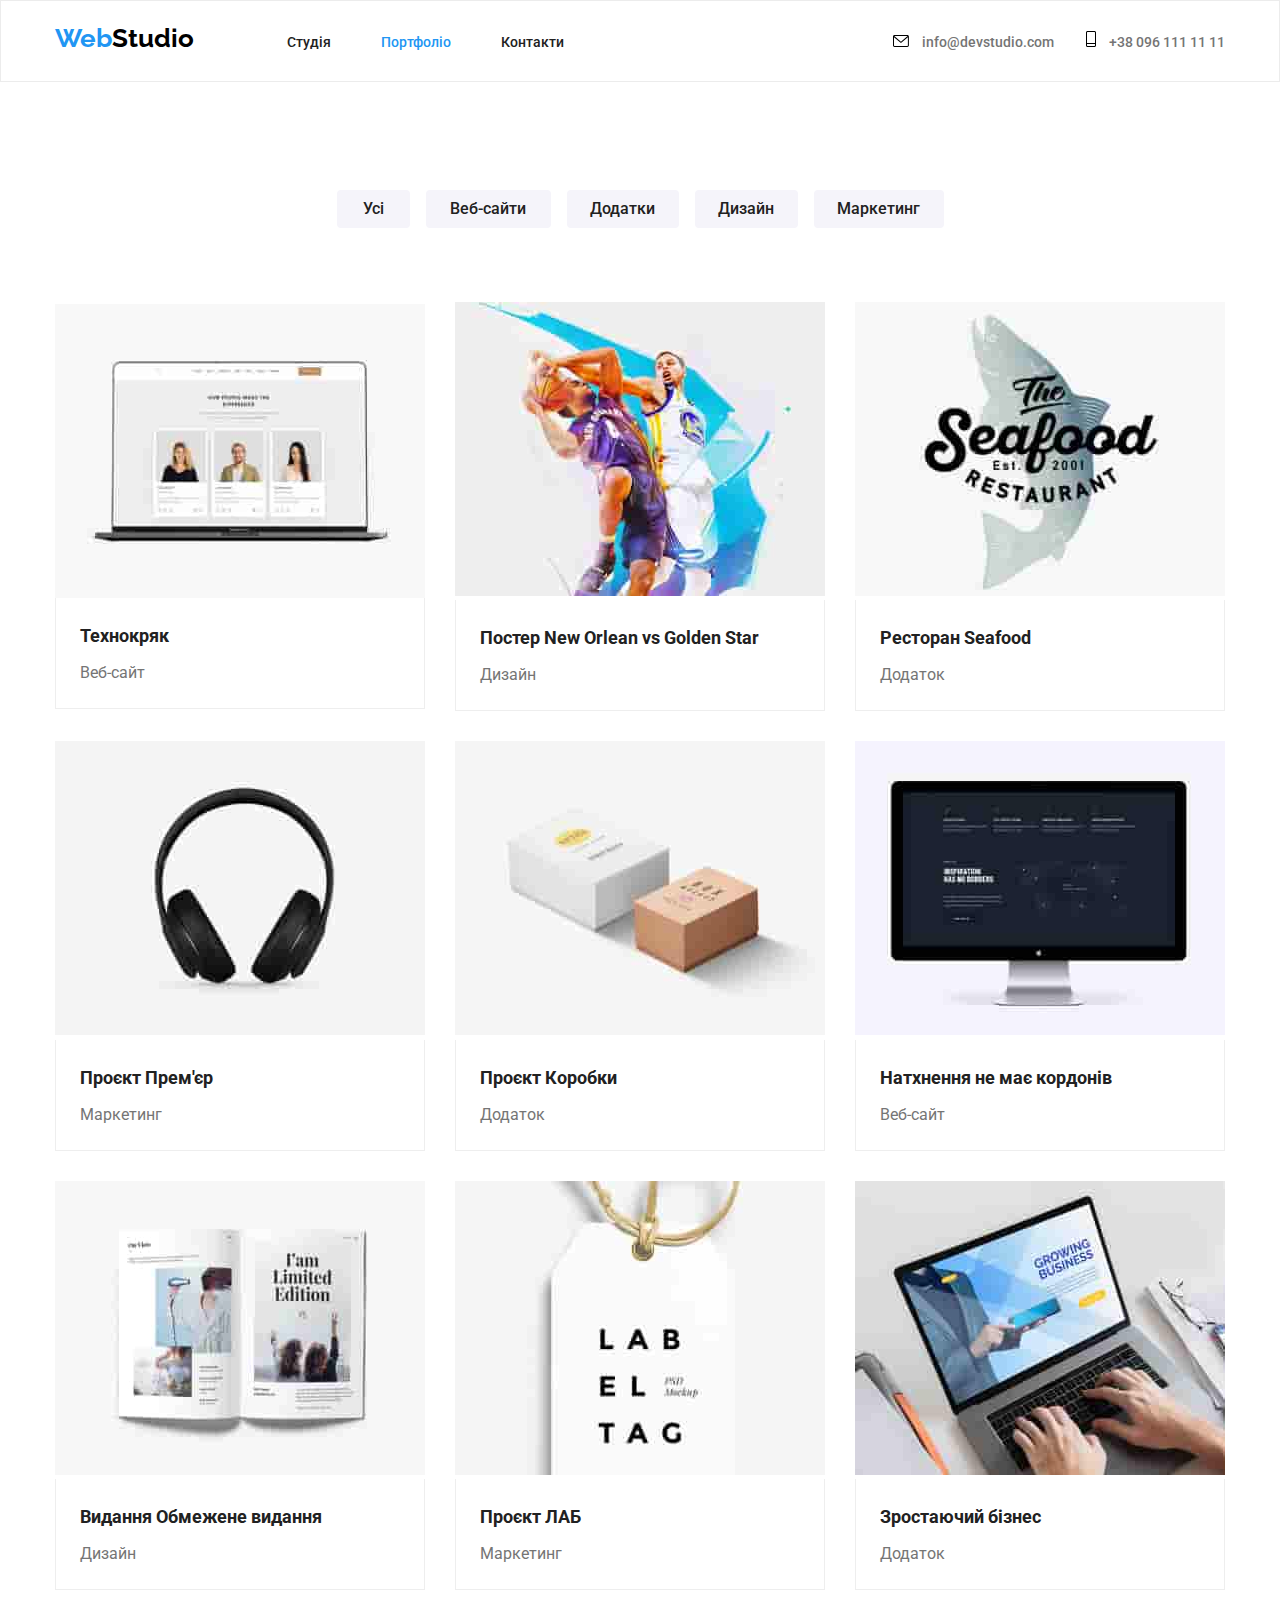
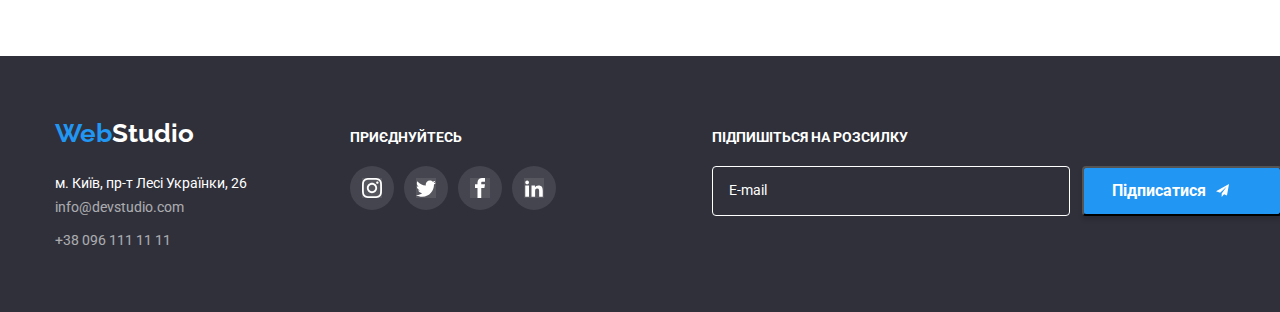
==== commit 4159d523: "goit-markup-hw-03" ====
--- a/portfolio.html
+++ b/portfolio.html
@@ -122,19 +122,18 @@
             </div>
             </li>
             <li class="picture">
-              <div class="a__foto">
+              <a href="#" class="a__foto">
               <img
                 src="./images/pat1.jpg"
                 alt="Постер New Orlean vs Golden Star"
                 width="370"
                 height="294" class="picture-img"
               />
-             
-            </div> 
+            
               <div  class="card-text">
               <h3 class="aside">Постер New Orlean vs Golden Star</h3>
               <p class="cool widget">Дизайн</p>
-            </div>
+            </div></a>
             </li>
             <li class="picture">
               <a href="#" class="a__foto">
@@ -143,11 +142,11 @@
                 width="370"
                 height="294"
                 alt="Ресторан Seafood" class="picture-img"
-              /></a>
+              />
               <div  class="card-text">
               <h3 class="aside">Ресторан  Seafood</h3>
               <p class="cool widget">Додаток</p>
-            </div>
+            </div></a>
             </li>
             <li class="picture">
               <a href="#" class="a__foto">
@@ -156,11 +155,11 @@
                 width="370"
                 height="294"
                 alt="Проєкт Prime" class="picture-img"
-              /></a>
+              />
               <div  class="card-text">
               <h3 class="aside">Проєкт Прем'єр</h3>
               <p class="cool widget">Маркетинг</p>
-            </div>
+            </div></a>
             </li>
             <li class="picture">
               <a href="#" class="a__foto">
@@ -170,11 +169,11 @@
                 width="370"
                 height="294" class="picture-img"
               />
-            </a>
+            
               <div  class="card-text">
               <h3 class="aside">Проєкт Коробки</h3>
               <p class="cool widget">Додаток</p>
-            </div>
+            </div></a>
             </li>
             <li class="picture">
               <a href="#" class="a__foto">
@@ -183,11 +182,11 @@
                 alt="Inspiration has no Borders"
                 width="370"
                 height="294" class="picture-img"
-              /></a>
+              />
               <div  class="card-text">
               <h3 class="aside">Натхнення не має кордонів</h3>
               <p class="cool widget">Веб-сайт</p>
-            </div>
+            </div></a>
             </li>
             <li class="picture">
               <a href="#" class="a__foto">
@@ -197,11 +196,11 @@
               "
                 width="370"
                 height="294" class="picture-img"
-              /></a>
+              />
               <div  class="card-text">
               <h3 class="aside">Видання Обмежене видання</h3>
               <p class="cool widget">Дизайн</p>
-            </div>
+            </div></a>
             </li>
             <li class="picture">
               <a href="#" class="a__foto">
@@ -210,11 +209,11 @@
                 alt="Проєкт LAB"
                 width="370"
                 height="294" class="picture-img"
-              /></a>
+              />
               <div  class="card-text">
               <h3 class="aside">Проєкт ЛАБ</h3>
               <p class="cool widget">Маркетинг</p>
-            </div>
+            </div></a>
             </li>
             <li class="picture">
               <a href="#" class="a__foto">
@@ -223,11 +222,11 @@
                 alt="Growing Business"
                 width="370"
                 height="294" class="picture-img"
-              /></a>
+              />
               <div class="card-text">
               <h3 class="aside">Зростаючий бізнес</h3>
               <p class="cool widget">Додаток</p>
-            </div>
+            </div></a>
             </li>
           </ul>
         </div>
@@ -268,7 +267,26 @@
             </li>
           </ul>
         </div>
+        <div>
+          <h2 class="text__footer">підпишіться на розсилку</h2>
+          <div class="footer-batton">
+            <div class="footer-div__mail">E-mail</div>
+            <button type="button" class="button-footer__text" data-modal-open>
+              Підписатися
+              <svg class="svg-send">
+                <use
+                  class=""
+                  href="./images/icons.svg#send"
+                  width="13"
+                  height="13"
+                ></use>
+              </svg>
+            </button>
+          </div>
+        </div>
+     
       </div>
+
       <address class="addres__footer"> 
         <ul class="address-ul">
           <li>
--- a/css/styles.css
+++ b/css/styles.css
@@ -215,7 +215,7 @@
     clip: rect(0 0 0 0);
     clip-path: inset(50%);
     margin: -1px;
-  /*  visibility: hidden; */
+ 
 }
 .adress {
     box-sizing: border-box;
@@ -271,10 +271,14 @@
     background-color: var(--main-one-color); 
     color: var(--main-sir-color);
     transition-duration: 0.5s;
+    box-shadow: 0px 3px 1px rgba(0, 0, 0, 0.1), 0px 1px 2px rgba(0, 0, 0, 0.08), 0px 2px 2px rgba(0, 0, 0, 0.12);
+border-radius: 4px;
 }
 .btn:focus{
     background-color: var(--main-one-color); 
     color: var(--main-sir-color);
+    box-shadow: 0px 3px 1px rgba(0, 0, 0, 0.1), 0px 1px 2px rgba(0, 0, 0, 0.08), 0px 2px 2px rgba(0, 0, 0, 0.12);
+border-radius: 4px;
 }
 .cool {
     font-weight: 400;
@@ -337,7 +341,6 @@
 }
 
 .logo-a.active{
-   
     margin-bottom: 20px;
 }
 
@@ -366,12 +369,6 @@
 
 .subtitle {
     margin-bottom: 10px;
-}
-.section-comand {
-  padding-top: 94px;
-  padding-bottom: 94px;
-  margin-bottom: 94px;
-
 }
 
 .navigation-b ,.navigation-bi {
@@ -394,14 +391,13 @@
 .address-ul {
     margin: 0px;
 }
-.section-texno {
-       margin-bottom: 47px;
-       margin-top: 94px;
-
-}
-.section-work {
+.section-frend {
+    padding-top: 94px;
     padding-bottom: 94px;
-    padding-top: 47px;
+    background-color: var(--main-so-color);
+}
+.section{
+  margin-top: 94px;
    
 }
 .frend-block {
@@ -442,6 +438,7 @@
 }
 
 .img-block {
+    display: block;
     border-radius: 0px;
     margin-bottom: 30px;
 }
@@ -461,9 +458,7 @@
     width: 270px;
     height: 120px;
     margin-bottom: 30px;
-   /* justify-content: center;
-    align-items: center;
-   display: flex;*/
+ 
 }
 .div__svg {
     justify-content: center;
@@ -473,12 +468,26 @@
 
   
 .link__li__foot {
+  
+     display: flex;
+     justify-content: center;
+     align-items: center; 
+    }
+
+.li__client__a {
+    display: flex;
+    justify-content: center;
+    align-items: center; 
     width: 170px;
     height: 92px;
     border: 1px solid #AFB1B8;
     border-radius: 4px;
-     
-}
+}
+.li__client__a:focus , .li__client__a:hover{
+    fill: var(--main-one-color);
+    border-color: var(--main-one-color)
+};
+
 
 .wrup__ul {
     padding-top: 94px;
@@ -504,64 +513,53 @@
   margin-right: auto;
   padding-bottom: 50px;
 }
-/*
-.navigation-bb::before,  .navigation-ii::before {
-    content:url( "../images/img1/tel.svg");
-    padding-right: 10px;
-    fill:#188CE8;
-}
-.navigation-aa::before,  .navigation-di::before {
-    content:url( "../images/img1/mail.svg");
-    padding-right: 10px;
-    /*fill:#188CE8;*/
-  /*  color: currentColor;
-}*/
+
 .link__sots {
     width: 44px;
     height: 44px;
     border-radius: 50%;
-    background-color: currentColor;
+
     display: flex;
     align-items: center;
     justify-content: center;
     color:  var(--main-so-color);
 }
-.ikon_so {
-    fill: #AFB1B8;
-}
-.link__sots:hover, .link__sots:focus {
-    color: 
-   var(--main-sir-color);
+
+
+.li_sots:hover, .li_sots:focus {
+ /* color: var(--main-one-color);*/
+  border-radius: 50%;
+}
+.li_sots:hover, .li_sots:focus {
     background-color: var(--main-one-color);
 }
+             
+.ikon_so:hover, .ikon_so:focus {
+    fill: var(--main-sir-color);
+   
+ }
+
 .sotsial__link {
     display: flex;
     gap: 10px;
     justify-content:  center ;
     
 }
-/*
-.icon__antenna {display: flex;
-    justify-content: center;
-    align-items: center; }
-*/
-
 .link__foot {
     display: flex;
     flex-wrap: wrap;
-  /*  text-align: left;*/
     column-gap: 30px;
     margin-bottom: 94px;
     align-items: center;
     justify-content: center;
 }
-   
 .text__footer {
-    width: 700;
-    size: 14 px;
-    height: 1.17;
+    font-weight: 700;
+    font-size: 14px;
+    line-height: 1.17;
     color: var(--main-sir-color);
     margin-bottom: 20px;
+   text-transform: uppercase ;
 }
 .sotsial__footer {
     justify-content: start;
@@ -579,9 +577,9 @@
     fill:var(--main-sir-color);
     background-color: rgba(255, 255, 255, 0.1);
 }
-.picture-img:hover {
-    box-shadow: 2px 2px 
-    #EEEEEE;
+.picture:hover {
+    box-shadow: 0px 3px 1px rgba(0, 0, 0, 0.1), 0px 1px 2px rgba(0, 0, 0, 0.08), 0px 2px 2px rgba(0, 0, 0, 0.12);
+    border-radius: 4px;
 }
 .footer__icon {
     fill: var(--main-sir-color);
@@ -619,57 +617,7 @@
 .foto__box {
     position: relative ; 
 }
-/* Modal */
-/*
-.backdrop {
-    position: fixed;
-    top: 0;
-    right: 0;
-    bottom: 0;
-    left: 0;
-    opacity: 1;
-    transition: opacity 250ms cubic-bezier(0.4, 0, 0.2, 1);
-    background-color: rgba(0, 0, 0, 0.2);
-  }
-  
-  .backdrop.is-hidden {
-    visibility: hidden;
-    opacity: 0;
-    pointer-events: none;
-  }
-  
-  .modal {
-    position: absolute;
-    width: 528px;
-    height: 581px;
-    top: 50%;
-    left: 50%;
-    transform: translate(-50%, -50%) scale(1);
-    border-radius: 4px;
-    background: var(--main-sir-color);
-    box-shadow: 0px 1px 3px rgba(0, 0, 0, 0.12), 0px 1px 1px rgba(0, 0, 0, 0.14),
-      0px 2px 1px rgba(0, 0, 0, 0.2);
-  }
-  .backdrop.is-hidden.modal {
-    transform: translate(-50%, -50%) scale(0.6);
-  } 
-  
-  .modal-close {
-    position: absolute;
-    width: 30px;
-    height: 30px;
-    display: flex;
-    justify-content: center;
-    align-items: center;
-    right: 8px;
-    top: 8px;
-    padding: 0;
-    cursor: pointer;
-    border: 1px solid rgba(0, 0, 0, 0.1);
-    border-radius: 50%;
-    background-color: transparent;
-  }  
-  */
+
   .close__btn {
     fill: var(--main-sr-color) ;
 }
@@ -720,10 +668,7 @@
     transform: translateY(100% ) ;
     transition: 250ms cubic-bezier(0.4, 0, 0.2, 1);
 }
-/*
-.box_portfol_img:hover::after {
-transform: translateY(0);
-}*/
+
 .picture-img-wrap {
     width: 370px;
     height: 294px;
@@ -762,29 +707,26 @@
 .heder__a {
     color:  var(--main-se-color) ;
 }
-.logo4{
+
+.logo4 {
+    display: flex;
+    justify-content: center;
+    align-items: center;
     width: 106px;
     height: 60px;
-}
-.link__li__foot {
-    position: relative;
-}
-.logo4 {
-    position: absolute;
-    top: 10%;
-    left: 50%;
-    transform: translate(-50%);
+  
 }
 .section__pictuary  {
-    position: relative;
+    display: flex;  
+    align-items: center;
+    justify-content: center;
 }
 .icon__antenna {
+    display: flex;  
+    align-items: center;
+    justify-content: center;
     width: 70px;
     height: 70px;
-    position: absolute;
-    top: 20%;
-    left: 50%;
-    transform: translate(-50%);
 }
 
 
@@ -812,6 +754,7 @@
   }
   
   .field {
+    height: 40px;
     position: relative;
     margin-bottom: 10px;
   }
@@ -825,7 +768,7 @@
   }
   
   .input:focus {
-    border-color: #2196f3;
+    border-color: var(--main-one-color);
   }
   
   .field-input {
@@ -841,7 +784,7 @@
   }
   
   .field-input:focus + .field-icon {
-    fill: #2196f3;
+    fill: var(--main-one-color);
   }
   
   .message {
@@ -861,6 +804,7 @@
   .privacy {
     display: flex;
     justify-content: center;
+    align-items: baseline;
   }
   
   .privacy-wrapp {
@@ -869,19 +813,34 @@
     justify-content: center;
     width: 15px;
     height: 14px;
-    margin-right: 9px;
-    margin-bottom: 30px;
     border: 1px solid;
     border-radius: 2px;
     transition: border 250ms cubic-bezier(0.4, 0, 0.2, 1);
   }
   
   .privacy-icon {
+    display: flex;
+    align-items: center;
+    justify-content: center;
     opacity: 0;
     transition: opacity 250ms cubic-bezier(0.4, 0, 0.2, 1);
-  }
-  
-  .privacy-input:checked + .privacy-wrapp {
+    fill: var(--main-sir-color);
+    background-color: var(--main-one-color);
+    margin-top: -2px;
+
+  }
+ .privacy-input{
+    position: absolute;
+    width: 1px;
+    height: 1px;
+    margin: -1px;
+    bottom: 0;
+    padding: 0px;
+    clip: rect(0 0 0 0 );
+    overflow: hidden;
+  }
+  
+.privacy-input:checked + .privacy-wrapp {
     border: transparent;
   }
   
@@ -892,6 +851,7 @@
     font-weight: 400;
     font-size: 14px;
     line-height: 1.7;
+    margin-left: 9px;
   }
   
   .button {
@@ -904,25 +864,26 @@
     color: var(--main-one-color);
   }
  
-   /* .button-form {
+   .button-form {
         width: 200px;
         padding: 0px;
         border: 0px;
         height: 50px;
         color:var(--main-sir-color);
-        background-color: #188CE8;
+        background-color: var(--main-one-color);
         box-shadow: 0px 4px 4px rgba(0, 0, 0, 0.15);
         border-radius: 4px;
         font-size: 16px;
         margin: auto;
-        margin-top: 30px;
-        font-weight: 700px; }*/
-
-    .logo4:focus , .logo4:hover{
-        fill: var(--main-one-color);
+         margin-top: 20px;
+        font-weight: 700px;
+        display: flex;  
+       align-items: center;
+       justify-content: center;
+     
+     }
+
     
-    };
-  
 
   /* Modal */
 
@@ -945,6 +906,7 @@
   
   .modal {
     position: absolute;
+    margin-bottom: 0px;
     width: 528px;
     height: 581px;
     padding: 40px;
@@ -972,4 +934,42 @@
     border-radius: 50%;
     background-color: transparent;
   }
-  +.footer-div__mail {
+    width: 358px;
+    height: 50px;
+    border: 1px  solid var(--main-sir-color);
+    drop-shadow:(0px 4px 4px rgba(0, 0, 0, 0.15));
+    border-radius: 4px;
+    padding-top: 15px;
+    padding-left: 16px;
+}
+.footer-batton {
+    display: flex;
+    gap: 12px;
+    font-weight: 400;
+    font-size: 14px;
+    line-height: 1.25;
+    color: var(--main-sir-color);
+   
+
+}
+.button-footer__text{
+ display: flex;
+    padding-left: 28px;
+    width: 200px;
+    height: 50px;
+    font-weight: 700;
+    font-size: 16px;
+    line-height: 1.87;
+    color: var(--main-sir-color);
+    background-color: #2196F3;
+    box-shadow: 0px 4px 4px rgba(0, 0, 0, 0.15);
+border-radius: 4px;
+align-items: center;
+   
+}
+.svg-send {
+    margin-left: 10px;
+    width: 13px;
+    height: 13px;
+}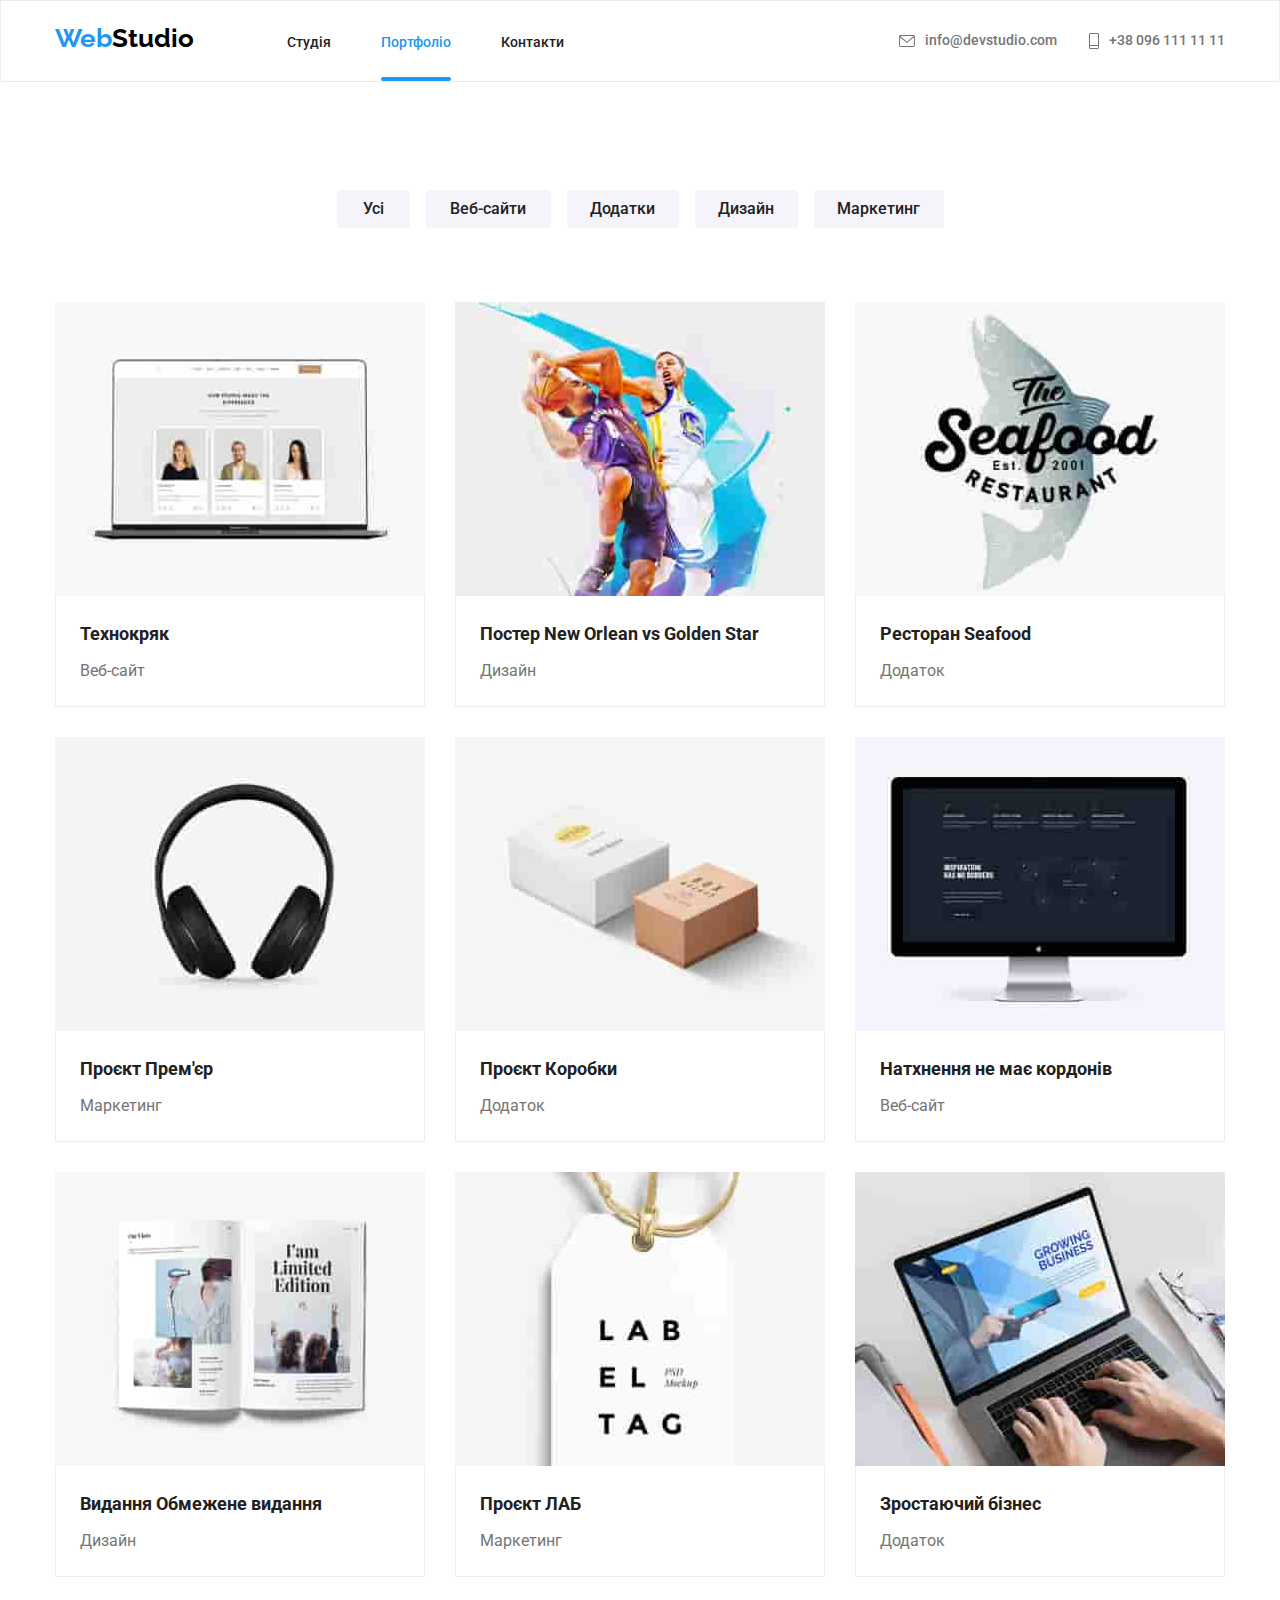
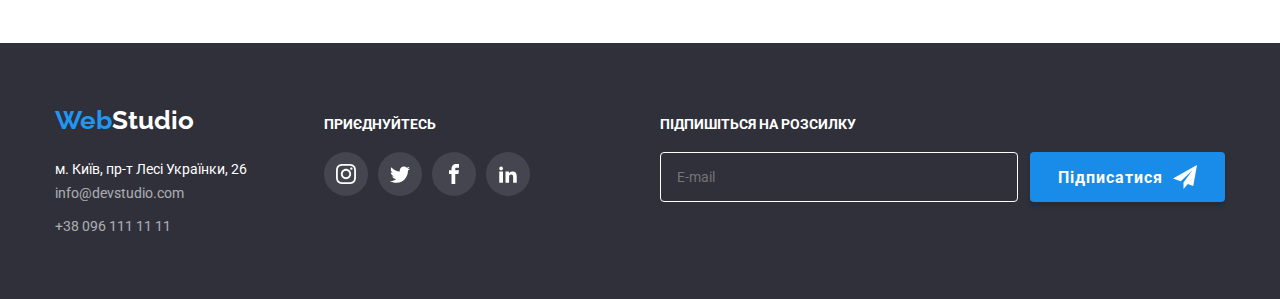
==== commit dd24c035: "goit-markup-hw-03" ====
--- a/portfolio.html
+++ b/portfolio.html
@@ -23,17 +23,17 @@
   <body > 
     <header>
       <div class="container">
-        <div class="wrapper-q">
+        <div class="header__wrapper-q">
           <a lang="en" href="./index.html" class="logo active logo-activ "
             ><span class="logo-web">Web</span>Studio</a
           >
-          <nav>
-            <ul class="navigation-r">
+          <nav class="navigation">
+            <ul class="header__list">
               <li>
                 <a href="./index.html" class="active  heder__a animashn"> Студія </a>
               </li>
               <li>
-                <a href="./portfolio.html" class=" navigation-bi active promo animashn">
+                <a href="./portfolio.html" class="navigation-bi  promo ">
                   Портфоліо
                 </a>
                  
@@ -44,7 +44,7 @@
             </ul>
           </nav>
 
-          <ul class="box-navigation">
+          <ul class="header__list-two">
             <li class="icon-tel-heder">
               <div class="div_anime animashn">
               <svg class="mail-heder">
@@ -82,7 +82,7 @@
     </header>
       <main>
         <section>
-          <h1 class="subject">СЕКЦІЯ</h1>
+          <h1 class="hidden__header">СЕКЦІЯ</h1>
           <div class=" container">
           <ul class="items">
             <li>
@@ -118,78 +118,104 @@
             
               <div  class="card-text">
               <h3 class="aside">Технокряк</h3>
-              <p class="cool widget">Веб-сайт</p>
-            </div>
-            </li>
-            <li class="picture">
-              <a href="#" class="a__foto">
+              <p class=" widget">Веб-сайт</p>
+            </div>
+            </li>
+            <li class="picture">
+              <a href="#" class="a__foto">
+                <div class="picture-img-wrap">
               <img
                 src="./images/pat1.jpg"
                 alt="Постер New Orlean vs Golden Star"
                 width="370"
                 height="294" class="picture-img"
               />
+              <div class="box_portfol_img">
+                <p class="pictur__text"> Ресурс пропонує комплексні пропозиції  </p>
+              </div>
+            </div>
             
               <div  class="card-text">
               <h3 class="aside">Постер New Orlean vs Golden Star</h3>
-              <p class="cool widget">Дизайн</p>
-            </div></a>
-            </li>
-            <li class="picture">
-              <a href="#" class="a__foto">
+              <p class=" widget">Дизайн</p>
+            </div></a>
+            </li>
+            <li class="picture">
+              <a href="#" class="a__foto">
+                <div class="picture-img-wrap">
               <img
                 src="./images/pat2.jpg"
                 width="370"
                 height="294"
                 alt="Ресторан Seafood" class="picture-img"
               />
+              <div class="box_portfol_img">
+                <p class="pictur__text"> Ресурс пропонує комплексні пропозиції  </p>
+              </div>
+            </div>
               <div  class="card-text">
               <h3 class="aside">Ресторан  Seafood</h3>
-              <p class="cool widget">Додаток</p>
-            </div></a>
-            </li>
-            <li class="picture">
-              <a href="#" class="a__foto">
+              <p class=" widget">Додаток</p>
+            </div></a>
+            </li>
+            <li class="picture">
+              <a href="#" class="a__foto">
+                <div class="picture-img-wrap">
               <img
                 src="./images/pat4.jpg"
                 width="370"
                 height="294"
                 alt="Проєкт Prime" class="picture-img"
               />
+              <div class="box_portfol_img">
+                <p class="pictur__text"> Ресурс пропонує комплексні пропозиції  </p>
+              </div>
+            </div>
               <div  class="card-text">
               <h3 class="aside">Проєкт Прем'єр</h3>
-              <p class="cool widget">Маркетинг</p>
-            </div></a>
-            </li>
-            <li class="picture">
-              <a href="#" class="a__foto">
+              <p class=" widget">Маркетинг</p>
+            </div></a>
+            </li>
+            <li class="picture">
+              <a href="#" class="a__foto">
+                <div class="picture-img-wrap">
               <img
                 src="./images/pat5.jpg"
                 alt="Проєкт Boxes"
                 width="370"
                 height="294" class="picture-img"
               />
+              <div class="box_portfol_img">
+                <p class="pictur__text"> Ресурс пропонує комплексні пропозиції  </p>
+              </div>
+            </div>
             
               <div  class="card-text">
               <h3 class="aside">Проєкт Коробки</h3>
-              <p class="cool widget">Додаток</p>
-            </div></a>
-            </li>
-            <li class="picture">
-              <a href="#" class="a__foto">
+              <p class=" widget">Додаток</p>
+            </div></a>
+            </li>
+            <li class="picture">
+              <a href="#" class="a__foto">
+                <div class="picture-img-wrap">
               <img
                 src="./images/pat6.jpg"
                 alt="Inspiration has no Borders"
                 width="370"
                 height="294" class="picture-img"
               />
+              <div class="box_portfol_img">
+                <p class="pictur__text"> Ресурс пропонує комплексні пропозиції  </p>
+              </div>
+            </div>
               <div  class="card-text">
               <h3 class="aside">Натхнення не має кордонів</h3>
-              <p class="cool widget">Веб-сайт</p>
-            </div></a>
-            </li>
-            <li class="picture">
-              <a href="#" class="a__foto">
+              <p class=" widget">Веб-сайт</p>
+            </div></a>
+            </li>
+            <li class="picture">
+              <a href="#" class="a__foto">
+                <div class="picture-img-wrap">
               <img
                 src="./images/pat7.jpg"
                 alt="Видання Limited Edition
@@ -197,71 +223,101 @@
                 width="370"
                 height="294" class="picture-img"
               />
+              <div class="box_portfol_img">
+                <p class="pictur__text"> Ресурс пропонує комплексні пропозиції  </p>
+              </div>
+            </div>
               <div  class="card-text">
               <h3 class="aside">Видання Обмежене видання</h3>
-              <p class="cool widget">Дизайн</p>
-            </div></a>
-            </li>
-            <li class="picture">
-              <a href="#" class="a__foto">
+              <p class=" widget">Дизайн</p>
+            </div></a>
+            </li>
+            <li class="picture">
+              <a href="#" class="a__foto">
+                <div class="picture-img-wrap">
               <img
                 src="./images/pat8.jpg"
                 alt="Проєкт LAB"
                 width="370"
                 height="294" class="picture-img"
               />
+              <div class="box_portfol_img">
+                <p class="pictur__text"> Ресурс пропонує комплексні пропозиції  </p>
+              </div>
+            </div>
               <div  class="card-text">
               <h3 class="aside">Проєкт ЛАБ</h3>
-              <p class="cool widget">Маркетинг</p>
-            </div></a>
-            </li>
-            <li class="picture">
-              <a href="#" class="a__foto">
+              <p class=" widget">Маркетинг</p>
+            </div></a>
+            </li>
+            <li class="picture">
+              <a href="#" class="a__foto">
+                <div class="picture-img-wrap">
               <img
                 src="./images/pat9.jpg"
                 alt="Growing Business"
                 width="370"
                 height="294" class="picture-img"
               />
+              <div class="box_portfol_img">
+                <p class="pictur__text"> Ресурс пропонує комплексні пропозиції  </p>
+              </div>
+            </div>
               <div class="card-text">
               <h3 class="aside">Зростаючий бізнес</h3>
-              <p class="cool widget">Додаток</p>
+              <p class=" widget">Додаток</p>
             </div></a>
             </li>
           </ul>
         </div>
         </section>
       </main>
-    <footer class="adress">
+    <footer class="footer">
       <div class=" container">
-        <div class="logo__footer">
+        <div class="footer-wraper__logo">
       <a lang="en" href="./index.html" class="logo logo-a active"
         ><span class="logo-web logo-b">Web</span>Studio</a
       >
         <div>
           <h2 class="text__footer">приєднуйтесь </h2>
-          <ul class="sotsial__link sotsial__footer">
+          <ul class="sotsial__list sotsial__footer">
             <li class="li_sots">
-              <a class="link__sots  svg-foot" href="#" aria-label="instagram">
-                <svg class="ikon_so footer__icon svg__foot" width="20" height="20">
+              <a
+                class="link__sots link__sots_foot"
+                href="#"
+                aria-label="instagram"
+              >
+                <svg class="ikon_so footer__icon" width="20" height="20">
                   <use href="./images/icons.svg#icon-instagram"></use></svg
               ></a>
             </li>
             <li class="li_sots">
-              <a class="link__sots  svg-foot" href="#" aria-label="twitter">
-                <svg class="ikon_so footer__icon svg__foot" width="20 " height="20">
+              <a
+                class="link__sots link__sots_foot"
+                href="#"
+                aria-label="twitter"
+              >
+                <svg class="ikon_so footer__icon" width="20" height="20">
                   <use href="./images/icons.svg#icon-twitter"></use></svg
               ></a>
             </li>
             <li class="li_sots">
-              <a class="link__sots  svg-foot" href="#" aria-label="facebook">
-                <svg class="ikon_so footer__icon svg__foot" width="20" height="20">
+              <a
+                class="link__sots link__sots_foot"
+                href="#"
+                aria-label="facebook"
+              >
+                <svg class="ikon_so footer__icon" width="20" height="20">
                   <use href="./images/icons.svg#icon-facebook"></use></svg
               ></a>
             </li>
             <li class="li_sots">
-              <a class="link__sots  svg-foot" href="#" aria-label="linkedin">
-                <svg class="ikon_so footer__icon svg__foot" width="20" height="20">
+              <a
+                class="link__sots link__sots_foot"
+                href="#"
+                aria-label="linkedin"
+              >
+                <svg class="ikon_so footer__icon" width="20" height="20">
                   <use href="./images/icons.svg#icon-linkedin2"></use></svg
               ></a>
             </li>
@@ -269,22 +325,21 @@
         </div>
         <div>
           <h2 class="text__footer">підпишіться на розсилку</h2>
-          <div class="footer-batton">
-            <div class="footer-div__mail">E-mail</div>
+          <form class="footer-batton">          
+            <input type="email" placeholder="E-mail" list="mailList" class="footer-input__mail">
             <button type="button" class="button-footer__text" data-modal-open>
               Підписатися
-              <svg class="svg-send">
+              <svg class="svg-send"   width="24"
+              height="24">
                 <use
                   class=""
                   href="./images/icons.svg#send"
-                  width="13"
-                  height="13"
+                
                 ></use>
               </svg>
-            </button>
-          </div>
-        </div>
-     
+            </button>            
+        </form>
+        </div>  
       </div>
 
       <address class="addres__footer"> 
@@ -292,18 +347,18 @@
           <li>
             <a
               href="https://www.google.com/maps/place/%D0%B1%D1%83%D0%BB.+%D0%9B%D0%B5%D1%81%D0%B8+%D0%A3%D0%BA%D1%80%D0%B0%D0%B8%D0%BD%D0%BA%D0%B8,+26,+%D0%9A%D0%B8%D0%B5%D0%B2,+02000/@50.4265807,30.5383858,17z/data=!4m13!1m7!3m6!1s0x40d4cf0e033ecbe9:0x57a4dffefec77da0!2z0LHRg9C7LiDQm9C10YHQuCDQo9C60YDQsNC40L3QutC4LCAyNiwg0JrQuNC10LIsIDAyMDAw!3b1!8m2!3d50.4265807!4d30.5383858!3m4!1s0x40d4cf0e033ecbe9:0x57a4dffefec77da0!8m2!3d50.4265807!4d30.5383858 "
-              class="adress-a cool active"
+              class="adress-a  active"
               target="_blank"
               >м. Київ, пр-т Лесі Українки, 26</a
             >
           </li>
           <li class="adress-li-a">
-            <a class="adress-bi cool active" href="mailto:info@devstudio.com"
+            <a class="adress-bi  active" href="mailto:info@devstudio.com"
               >info@devstudio.com</a
             >
           </li>
           <li>
-            <a class="adress-ci cool active" href="tel:+380961111111"
+            <a class="adress-ci active" href="tel:+380961111111"
               >+38 096 111 11 11</a
             >
           </li>
--- a/css/styles.css
+++ b/css/styles.css
@@ -21,8 +21,17 @@
     --main-sr-color:  #000000;
     --main-btn-color:  #188CE8;
     --main-icn-cololor:#F5F5F5;
-
-  }
+    --main-icon-color: #AFB1B8;
+
+  }
+header 
+  {
+    border: 1px solid #ECECEC;
+      
+ }
+img {
+    display: block;
+}
   
 a { 
     text-decoration: none; /* Отменяем подчеркивание у ссылки */
@@ -42,12 +51,25 @@
 }
 ul { padding-inline-start: 0px; }
 
-.navigation-r,.box-navigation{
+.header__list ,.header__list-two{
     font-weight: 500;
     font-size: 14px;
     line-height: 1.7;
-}
-
+    align-items: center;
+}
+
+
+.header__list, .header__list-two {
+    justify-content: space-between;
+    display: flex;
+    margin: 0px;
+  
+}
+
+.header__list-two
+{
+    margin-left: auto;
+}
 
 .promo  {
     color:  var(--main-se-color);
@@ -58,6 +80,7 @@
 
 .active:hover,.active:focus  {
     color:  var(--main-one-color);
+ fill: #188CE8;
 }
 
 .navigation-a, .navigation-bi {
@@ -115,8 +138,9 @@
     font-size: 26px;
     line-height: 1.38;
     color: var(--main-sr-color);
- 
+    display: inline-block;
 }   
+
 .logo-web, .logo-b{
     color:
     var(--main-one-color);
@@ -124,27 +148,38 @@
 .logo-a , .logo-wite { 
     color: var(--main-sir-color);
 }
+.logo-a.active{
+    margin-bottom: 20px;
+}
+a.logo.active.logo-activ
+{
+  margin-right:93px ; 
+   padding-top: 20px;
+   padding-bottom: 24px;
+}
+.footer-wraper__logo {
+    display: flex;
+    justify-content: space-between;
+    align-items: baseline;
+}
+
+
 .section-comand {
     background-color: var(--main-so-color);
 }
-
+/*
 .bend { 
-    font-weight: 700px;
-    font-size: 36px;
-    line-height: 1.17;
-    text-align: center; 
+   
     padding-bottom: 50px;
    
-}
-.li-tehnology{
-    width: 270px;
+}*/
+.section-tehnology__item
+{
+    width: 270px; 
   /* flex-basis: calc((100% - 30px*3)/4);*/
 }
 
-.li-tehnology.li-tehnology-right {  
-    margin-right: 0px;
-}
-.tehnology  {
+.section-list__tehnology {
     display: flex; 
    flex-wrap: wrap;
     text-align:left; 
@@ -152,19 +187,24 @@
    
 }
 
-.foto {
+.section-foto__list{
     display: flex; 
    justify-content: space-between ; 
-   margin-top: 50px;
-  
-}
-.subtitle, .btn {
+ 
+}
+.section-frend__subtitle, .btn {
     font-weight: 500;
     font-size: 16px;
     line-height: 1.17;
     color:  var(--main-se-color);
 }
-.profession {
+.section-frend__subtitle {
+    margin-bottom: 10px;
+}
+.section-frend__subtitle, .section-frend__text { text-align: center;
+}
+
+.section-frend__text {
     font-size: 16px;
     line-height: 1.17;
     color:  var(--main-to-color);
@@ -176,19 +216,22 @@
     line-height: 1.17;
     color: var(--main-se-color);
     text-align: center; 
-}
-.headline {
+    margin-bottom: 50px;
+}
+.section-tehnology__headline {
     font-weight: 700;
     font-size: 14px;
     line-height: 1.17;
     color: var(--main-se-color);
 }
-.text {
+.section-tehnology__text {
+    font-weight: 400;
     font-size: 14px;
     line-height: 1.71;
     color: var(--main-to-color);
 }
 .adress-b, .adress-c, .adress-bi, .adress-ci, .adress-a  {
+    font-weight: 400;
     font-size: 14px;
     line-height: 1.71;
     color:  var(--main-sir-color);
@@ -198,13 +241,26 @@
 .adress-a  {
     opacity: 1;
 }
+.footer {
+    box-sizing: border-box;
+    background: var(--main-fa-color);
+    padding-top: 60px ;
+   padding-bottom: 60px ;
+}
+
+.adress-li-a  {
+    margin-bottom: 9px;
+}
+.adress-li-a:last-child  {
+    margin-bottom: 0;
+}
 
 .bot-button:hover ,.bot-button:focus {
     background-color:  var(--main-btn-color);
 }
 
 
-.subject {
+.hidden__header{
     position: absolute;
     white-space: nowrap;
     width: 1px;
@@ -217,13 +273,9 @@
     margin: -1px;
  
 }
-.adress {
-    box-sizing: border-box;
-    background: var(--main-fa-color);
-    padding-top: 60px ;
-   padding-bottom: 60px ;
-}
-.frend { 
+
+
+.section-frend__list{ 
     display: flex;
     justify-content:space-around;
     margin: 0px;
@@ -252,6 +304,7 @@
 }
 
 .widget {
+       font-weight: 400;
         font-size: 16px;
         line-height: 1.88;
         color: var(--main-to-color);
@@ -264,30 +317,22 @@
         color: var(--main-se-color);
         margin-bottom: 4px;
 }
-.subtitle, .profession { text-align: center;
-}
 
 .btn:hover{
     background-color: var(--main-one-color); 
     color: var(--main-sir-color);
     transition-duration: 0.5s;
     box-shadow: 0px 3px 1px rgba(0, 0, 0, 0.1), 0px 1px 2px rgba(0, 0, 0, 0.08), 0px 2px 2px rgba(0, 0, 0, 0.12);
-border-radius: 4px;
+    border-radius: 4px;
+    transition: 250ms cubic-bezier(0.4, 0, 0.2, 1);
 }
 .btn:focus{
     background-color: var(--main-one-color); 
     color: var(--main-sir-color);
     box-shadow: 0px 3px 1px rgba(0, 0, 0, 0.1), 0px 1px 2px rgba(0, 0, 0, 0.08), 0px 2px 2px rgba(0, 0, 0, 0.12);
-border-radius: 4px;
-}
-.cool {
-    font-weight: 400;
-}
-
-.logo{ 
-    display: inline-block;
-
-}
+    border-radius: 4px;
+}
+
 .active {
     display: inline-block;
 }
@@ -326,24 +371,14 @@
    
 }
 
-.navigation-r, .box-navigation {
-    justify-content: space-between;
-    display: flex;
-    margin: 0px;
-  
-}
    
-.wrapper-q { display: flex;
+.header__wrapper-q { display: flex;
     flex-wrap: wrap; 
     align-items: baseline;
   justify-content: start;
 
 }
 
-.logo-a.active{
-    margin-bottom: 20px;
-}
-
 
 .navigation-ai, .navigation-a { 
     display: inline-block;
@@ -367,9 +402,7 @@
   
 }
 
-.subtitle {
-    margin-bottom: 10px;
-}
+
 
 .navigation-b ,.navigation-bi {
     margin-left: 50px;
@@ -378,16 +411,8 @@
 .div_anime {
     margin-left: 32px;
 }
-.box-navigation
-{
-    margin-left: auto;
-}
-
-a.logo.active.logo-activ{
-  margin-right:93px ; 
-   padding-top: 20px;
-   padding-bottom: 24px;
-}
+
+
 .address-ul {
     margin: 0px;
 }
@@ -400,23 +425,15 @@
   margin-top: 94px;
    
 }
-.frend-block {
+.section-frend__link {
     box-shadow: 0px 1px 3px rgba(0, 0, 0, 0.12), 0px 1px 1px rgba(0, 0, 0, 0.14), 0px 2px 1px rgba(0, 0, 0, 0.2);
     border-radius: 0px 0px 4px 4px;
     padding-bottom: 30px;
     background-color: var(--main-sir-color);
 }
 
-header {
-   border: 1px solid #ECECEC;
-     
-}
-.adress-li-a  {
-    margin-bottom: 9px;
-}
-.adress-li-a:last-child  {
-    margin-bottom: 0;
-}
+
+
 /*
 .li-tehnology {
     flex-basis: calc(100%-30px*3)/4;
@@ -452,29 +469,31 @@
    border-right:1px solid #EEEEEE ;
 }
 
-.section__pictuary {
+.section-item__wraper {
     border-radius: 4px;
     background: var(--main-so-color);
     width: 270px;
     height: 120px;
     margin-bottom: 30px;
+    display: flex;  
+    align-items: center;
+    justify-content: center;
  
 }
-.div__svg {
+.menu-list__icon {
     justify-content: center;
     align-items: center;
    display: flex;
 }
 
-  
-.link__li__foot {
+.menu-list__link {
   
      display: flex;
      justify-content: center;
      align-items: center; 
     }
 
-.li__client__a {
+.menu-list__item {
     display: flex;
     justify-content: center;
     align-items: center; 
@@ -483,11 +502,6 @@
     border: 1px solid #AFB1B8;
     border-radius: 4px;
 }
-.li__client__a:focus , .li__client__a:hover{
-    fill: var(--main-one-color);
-    border-color: var(--main-one-color)
-};
-
 
 .wrup__ul {
     padding-top: 94px;
@@ -502,17 +516,11 @@
     height: 92px;
     background: var(--main-icn-cololor);
 }
+/*
 .text_section {
 
-   width: 700px;
-   size: 36px;
-  height: 1.37;
-  color: var(--main-se-color) ;
-  text-align: center;
-  margin-left: auto;
-  margin-right: auto;
   padding-bottom: 50px;
-}
+} */
 
 .link__sots {
     width: 44px;
@@ -524,28 +532,30 @@
     justify-content: center;
     color:  var(--main-so-color);
 }
-
-
-.li_sots:hover, .li_sots:focus {
- /* color: var(--main-one-color);*/
-  border-radius: 50%;
-}
-.li_sots:hover, .li_sots:focus {
+  
+.link__sots:hover , .link__sots:focus {
+    fill: var(--main-sir-color);
     background-color: var(--main-one-color);
-}
-             
-.ikon_so:hover, .ikon_so:focus {
-    fill: var(--main-sir-color);
-   
+    transition: 250ms cubic-bezier(0.4, 0, 0.2, 1);
+}
+
+.menu-list__item:focus, .menu-list__item:hover {
+    fill: var(--main-one-color);
+    border-color: var(--main-one-color);
+    transition: 250ms cubic-bezier(0.4, 0, 0.2, 1);
+}
+ .menu-list__item, .link__sots {
+        fill: var(--main-icon-color);
+        transition: 250ms cubic-bezier(0.4, 0, 0.2, 1);
  }
 
-.sotsial__link {
+.sotsial__list{
     display: flex;
     gap: 10px;
     justify-content:  center ;
     
 }
-.link__foot {
+.menu-list {
     display: flex;
     flex-wrap: wrap;
     column-gap: 30px;
@@ -565,44 +575,39 @@
     justify-content: start;
   
 }
-.logo__footer {
-    display: flex;
-    gap: 156px;
-    align-items: baseline;
-}
+
 .addres__footer {
 margin-top: -44px;
 }
 .footer__icon {
     fill:var(--main-sir-color);
-    background-color: rgba(255, 255, 255, 0.1);
+  
 }
 .picture:hover {
     box-shadow: 0px 3px 1px rgba(0, 0, 0, 0.1), 0px 1px 2px rgba(0, 0, 0, 0.08), 0px 2px 2px rgba(0, 0, 0, 0.12);
     border-radius: 4px;
-}
-.footer__icon {
-    fill: var(--main-sir-color);
-     
-}
+
+}
+
 .link__sots_foot{
     background-color: rgba(255, 255, 255, 0.1); 
 }
 
 .pictur__text {
-    width: 400;
-    size: 18px;
-    height: 1.56;
+    font-weight: 400;
+    font-size: 18px;
+    line-height: 1.56;
     color: var(--main-sir-color);
 }
 
-.title__text {
-    width: 700;
-    size: 14px;
-    height: 1.17;
+.section-foto__title{
+    font-weight: 700;
+    font-size: 14px;
+    line-height: 1.17;
     color: var(--main-sir-color);
-}
-.wrop__text {
+    text-transform: uppercase;
+}
+.section-foto__wraper {
     width: 370px;
     padding: 0px;
     position: absolute;
@@ -614,11 +619,11 @@
     bottom: 0;
     
 }
-.foto__box {
+.section-foto__link{
     position: relative ; 
 }
 
-  .close__btn {
+.close__btn {
     fill: var(--main-sr-color) ;
 }
 .navigation-a ,.animashn, .navigation-bi {
@@ -633,26 +638,31 @@
     background-color: var(--main-one-color);
     height: 4px;
     left: 0px;
-    top: 40px;
-}
+    top: 46px;
+    border-radius: 2px;
+}
+/*
+.animashn { 
+    transition: opacity 250ms cubic-bezier(0.4, 0, 0.2, 1) ; 
+
+}*/
  .animashn::after {
     content: '';
     position: absolute;
     display: block;
-   /* width: 0%;*/
    width: 100%;
     background-color: var(--main-one-color);
     height: 4px;
     left: 0px;
-    top: 40px;
-    /*opacity: 0;*/
-  transform: scaleX(0);
-    transition: opacity 250ms cubic-bezier(0.4, 0, 0.2, 1) ;
+    top: 46px;
+    border-radius: 2px;
+    transform: scaleX(0);
+  transition: opacity 250ms cubic-bezier(0.4, 0, 0.2, 1), transform 250ms cubic-bezier(0.4, 0, 0.2, 1); 
 }
 .animashn:hover:after {
-  /*  opacity: 1;
-   width: 100%;*/
+  
    transform: scaleX(1);
+/*transition: 250ms cubic-bezier(0.4, 0, 0.2, 1);*/
 
 }
 /* Анимация */
@@ -696,9 +706,11 @@
 .mail-heder,.tel-heder {
     margin-right: 10px;
 }
+
 .div_anime:hover ,.div_anime:focus {
     color: var(--main-one-color);
-    fill: var(--main-one-color); ;
+    fill: var(--main-one-color); 
+    transition: 250ms cubic-bezier(0.4, 0, 0.2, 1);
 
 }
 .heder__n {
@@ -708,7 +720,7 @@
     color:  var(--main-se-color) ;
 }
 
-.logo4 {
+.menu-list__svg {
     display: flex;
     justify-content: center;
     align-items: center;
@@ -716,12 +728,8 @@
     height: 60px;
   
 }
-.section__pictuary  {
-    display: flex;  
-    align-items: center;
-    justify-content: center;
-}
-.icon__antenna {
+
+.section-tehnology__svg {
     display: flex;  
     align-items: center;
     justify-content: center;
@@ -737,7 +745,7 @@
     line-height: 1.15;
     text-align: center;
     letter-spacing: 0.03em;
-  
+    margin-bottom: 12px;
     color: var(--main-se-color);
   }
   
@@ -746,17 +754,19 @@
     padding-bottom: 8px;
   }
   
-  .label-text {
+  .label-text, .input {
     font-size: 12px;
     line-height: 1.16;
     letter-spacing: 0.01em;
     color: #757575;
   }
+
   
   .field {
     height: 40px;
     position: relative;
-    margin-bottom: 10px;
+    /*margin-bottom: 10px; */
+
   }
   
   .input {
@@ -770,12 +780,13 @@
   .input:focus {
     border-color: var(--main-one-color);
   }
-  
+ 
   .field-input {
     padding: 11px 15px 11px 40px;
   }
   
   .field-icon {
+    fill: var(--main-to-color);
     position: absolute;
     left: 12px;
     top: 50%;
@@ -804,7 +815,7 @@
   .privacy {
     display: flex;
     justify-content: center;
-    align-items: baseline;
+    align-items: center;
   }
   
   .privacy-wrapp {
@@ -813,21 +824,24 @@
     justify-content: center;
     width: 15px;
     height: 14px;
-    border: 1px solid;
+    border: 0.2px solid;
+    border-color: var(--main-sir-color);
     border-radius: 2px;
     transition: border 250ms cubic-bezier(0.4, 0, 0.2, 1);
-  }
-  
-  .privacy-icon {
-    display: flex;
-    align-items: center;
-    justify-content: center;
-    opacity: 0;
     transition: opacity 250ms cubic-bezier(0.4, 0, 0.2, 1);
     fill: var(--main-sir-color);
     background-color: var(--main-one-color);
-    margin-top: -2px;
-
+}
+  
+  .privacy-icon {
+    display: flex;
+    align-items: center;
+    justify-content: center;
+    opacity: 0;
+   /* transition: opacity 250ms cubic-bezier(0.4, 0, 0.2, 1);
+    fill: var(--main-sir-color);
+    background-color: var(--main-one-color);*/
+   
   }
  .privacy-input{
     position: absolute;
@@ -853,15 +867,11 @@
     line-height: 1.7;
     margin-left: 9px;
   }
-  
-  .button {
-    display: flex;
-    margin-right: auto;
-    margin-left: auto;
-  }
-
+ 
    .privacy-link {
     color: var(--main-one-color);
+    text-decoration: underline;
+ 
   }
  
    .button-form {
@@ -875,15 +885,13 @@
         border-radius: 4px;
         font-size: 16px;
         margin: auto;
-         margin-top: 20px;
-        font-weight: 700px;
+         margin-top: 30px;
+        font-weight: 700;
         display: flex;  
        align-items: center;
        justify-content: center;
      
      }
-
-    
 
   /* Modal */
 
@@ -906,9 +914,7 @@
   
   .modal {
     position: absolute;
-    margin-bottom: 0px;
     width: 528px;
-    height: 581px;
     padding: 40px;
     top: 50%;
     left: 50%;
@@ -933,15 +939,27 @@
     border: 1px solid rgba(0, 0, 0, 0.1);
     border-radius: 50%;
     background-color: transparent;
-  }
-.footer-div__mail {
+    transition: /*fill*/ 250ms cubic-bezier(0.4, 0, 0.2, 1);
+  }
+
+.modal-close:hover {
+   border-color: var(--main-one-color);
+   fill: var(--main-one-color);
+   
+} 
+
+.footer-div__mail , .footer-input__mail {
+    display: flex;
+    align-items: center;
     width: 358px;
     height: 50px;
+    border: 0px;
     border: 1px  solid var(--main-sir-color);
     drop-shadow:(0px 4px 4px rgba(0, 0, 0, 0.15));
     border-radius: 4px;
-    padding-top: 15px;
     padding-left: 16px;
+    color:  rgba(255, 255, 255, 0.6);
+    background-color: var(--main-fa-color);
 }
 .footer-batton {
     display: flex;
@@ -950,26 +968,37 @@
     font-size: 14px;
     line-height: 1.25;
     color: var(--main-sir-color);
-   
-
-}
+
+}
+
 .button-footer__text{
  display: flex;
+    padding: 0px;
+    border: 0px;
     padding-left: 28px;
-    width: 200px;
+    padding-right: 28px;
     height: 50px;
     font-weight: 700;
     font-size: 16px;
     line-height: 1.87;
     color: var(--main-sir-color);
-    background-color: #2196F3;
+    background-color: var(--main-btn-color);
     box-shadow: 0px 4px 4px rgba(0, 0, 0, 0.15);
-border-radius: 4px;
-align-items: center;
+    border-radius: 4px;
+    align-items: center;
+    justify-content: center;
+    letter-spacing: 0.06em;
+
    
 }
 .svg-send {
     margin-left: 10px;
-    width: 13px;
-    height: 13px;
-}+ 
+}
+
+.div_anime { display: flex;
+    align-items: center;
+}
+.div_anime {
+    fill: var(--main-to-color);
+}
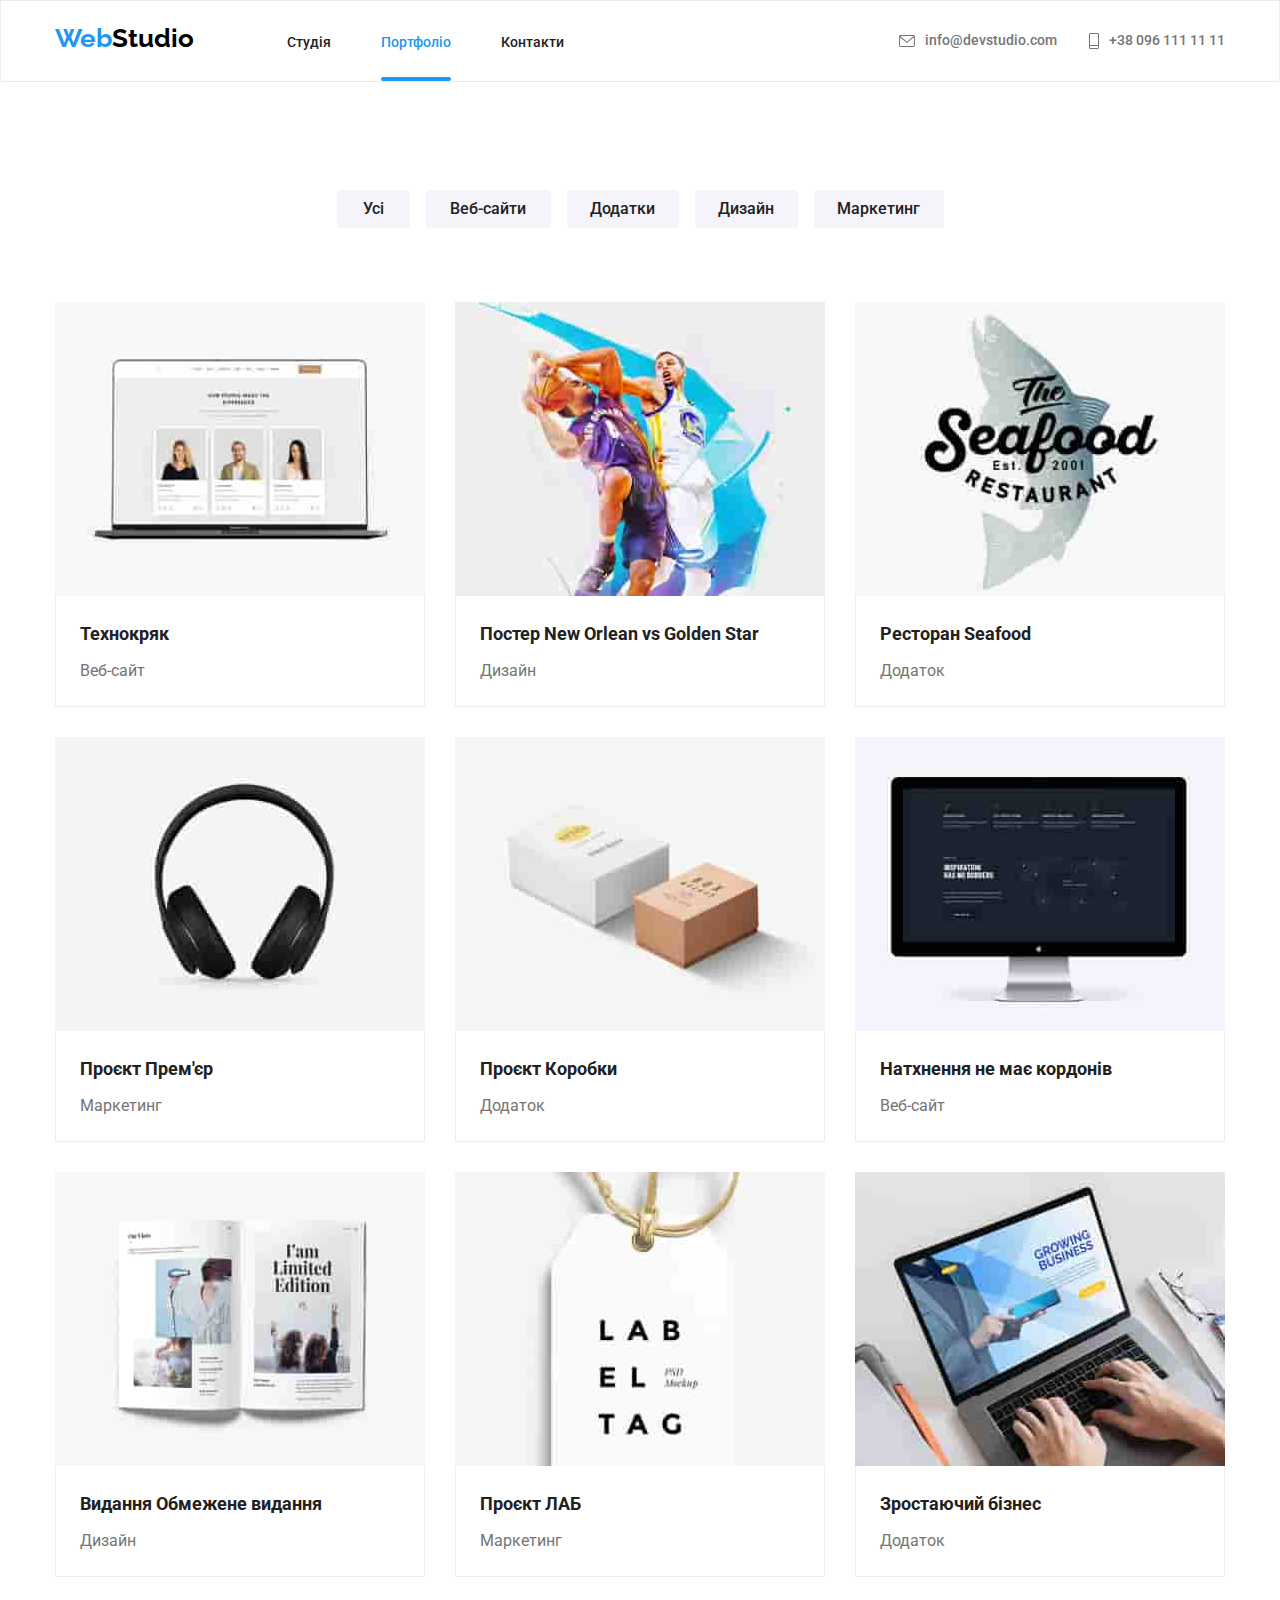
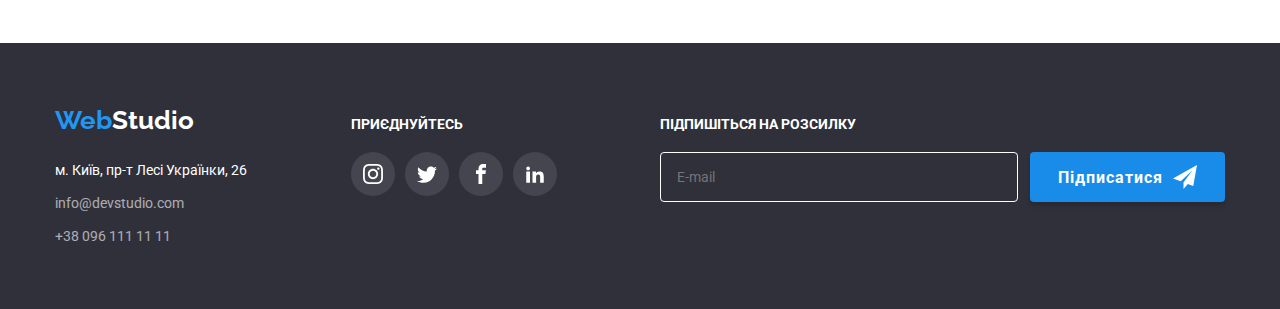
==== commit 93f321f3: "goit-markup-hw-03" ====
--- a/portfolio.html
+++ b/portfolio.html
@@ -18,28 +18,31 @@
       crossorigin="anonymous"
       referrerpolicy="no-referrer"
     />
-    <link rel="stylesheet" href="./css/styles.css" />
+    <link rel="stylesheet" href="./css/main.min.css" />
   </head>
-  <body > 
+  <body>
     <header>
       <div class="container">
         <div class="header__wrapper-q">
-          <a lang="en" href="./index.html" class="logo active logo-activ "
+          <a lang="en" href="./index.html" class="logo active logo-activ"
             ><span class="logo-web">Web</span>Studio</a
           >
           <nav class="navigation">
             <ul class="header__list">
               <li>
-                <a href="./index.html" class="active  heder__a animashn"> Студія </a>
+                <a href="./index.html" class="active heder__a animashn">
+                  Студія
+                </a>
               </li>
               <li>
-                <a href="./portfolio.html" class="navigation-bi  promo ">
+                <a href="./portfolio.html" class="navigation-bi promo">
                   Портфоліо
                 </a>
-                 
               </li>
               <li>
-                <a href="#" class="navigation-c active promo animashn"> Контакти </a>
+                <a href="#" class="navigation-c active promo animashn">
+                  Контакти
+                </a>
               </li>
             </ul>
           </nav>
@@ -47,239 +50,348 @@
           <ul class="header__list-two">
             <li class="icon-tel-heder">
               <div class="div_anime animashn">
-              <svg class="mail-heder">
-                <use  href="./images/icons.svg#icon-mail "
-                  width="16"
-                  height="12" 
-                ></use>
-              </svg> 
-           
-              <a
-                href="mailto:info@devstudio.com"
-                class="navigation-aa active navigation-li animashn"
-                >info@devstudio.com</a
-              >
-            </div>
-            </li>         
+                <svg class="mail-heder">
+                  <use
+                    href="./images/icons.svg#icon-mail "
+                    width="16"
+                    height="12"
+                  ></use>
+                </svg>
+
+                <a
+                  href="mailto:info@devstudio.com"
+                  class="navigation-aa active navigation-li animashn"
+                  >info@devstudio.com</a
+                >
+              </div>
+            </li>
             <li class="icon-tel-heder">
               <div class="div_anime animashn">
-              <svg class="tel-heder">
-                <use  href="./images/icons.svg#icon-tel "
-                  width="10"
-                  height="16" 
-                ></use>
-              </svg>
-              <a
-                href="tel:info@devstudio.com"
-                class="navigation-bb active navigation-li animashn"
-                >+38 096 111 11 11</a
-              >
-            </div>
+                <svg class="tel-heder">
+                  <use
+                    href="./images/icons.svg#icon-tel "
+                    width="10"
+                    height="16"
+                  ></use>
+                </svg>
+                <a
+                  href="tel:info@devstudio.com"
+                  class="navigation-bb active navigation-li animashn"
+                  >+38 096 111 11 11</a
+                >
+              </div>
             </li>
           </ul>
         </div>
       </div>
     </header>
-      <main>
-        <section>
-          <h1 class="hidden__header">СЕКЦІЯ</h1>
-          <div class=" container">
+    <main>
+      <section>
+        <h1 class="hidden__header">СЕКЦІЯ</h1>
+        <div class="container">
           <ul class="items">
             <li>
-              <button type="button" class="btn btn-a">Усі</button>
+              <button
+                type="button"
+                class="portfolio-items__btn portfolio-items__btn-a"
+              >
+                Усі
+              </button>
             </li>
             <li>
-              <button type="button" class="btn btn-b">Веб-сайти</button>
+              <button
+                type="button"
+                class="portfolio-items__btn portfolio-items__btn-b"
+              >
+                Веб-сайти
+              </button>
             </li>
             <li>
-              <button type="button" class="btn btn-c">Додатки</button>
+              <button
+                type="button"
+                class="portfolio-items__btn portfolio-items__btn-c"
+              >
+                Додатки
+              </button>
             </li>
             <li>
-              <button type="button" class="btn btn-d">Дизайн</button>
+              <button
+                type="button"
+                class="portfolio-items__btn portfolio-items__btn-d"
+              >
+                Дизайн
+              </button>
             </li>
             <li>
-              <button type="button" class="btn btn-i">Маркетинг</button>
+              <button
+                type="button"
+                class="portfolio-items__btn portfolio-items__btn-i"
+              >
+                Маркетинг
+              </button>
             </li>
           </ul>
-        
-          <ul class="list">
-            <li class="picture">
-              <div class="picture-img-wrap">
-              <img
-                src="./images/Big.jpg"
-                alt="Технокряк"
-                width="370"
-                height="294" class="picture-img"
-              />
-              <div class="box_portfol_img">
-                <p class="pictur__text"> Ресурс пропонує комплексні пропозиції  </p>
+
+          <ul class="portfolio-list">
+            <li class="portfolio-list__item">
+              <div class="portfolio-list__img-wrap">
+                <img
+                  src="./images/Big.jpg"
+                  alt="Технокряк"
+                  width="370"
+                  height="294"
+                />
+                <div class="portfolio-list__box-img">
+                  <p class="portfolio-list__text">
+                    Ресурс пропонує комплексні пропозиції з різним рівнем
+                    функціоналу та сервісів. Все це дозволить відвідувачу
+                    отримати вичерпні відомості про компанію чи приватну особу.
+                  </p>
+                </div>
               </div>
-            </div>
-            
-              <div  class="card-text">
-              <h3 class="aside">Технокряк</h3>
-              <p class=" widget">Веб-сайт</p>
-            </div>
-            </li>
-            <li class="picture">
-              <a href="#" class="a__foto">
-                <div class="picture-img-wrap">
-              <img
-                src="./images/pat1.jpg"
-                alt="Постер New Orlean vs Golden Star"
-                width="370"
-                height="294" class="picture-img"
-              />
-              <div class="box_portfol_img">
-                <p class="pictur__text"> Ресурс пропонує комплексні пропозиції  </p>
+
+              <div class="portfolio-list__card-text">
+                <h3 class="portfolio-list__aside">Технокряк</h3>
+                <p class="portfolio-list__widget">Веб-сайт</p>
               </div>
-            </div>
-            
-              <div  class="card-text">
-              <h3 class="aside">Постер New Orlean vs Golden Star</h3>
-              <p class=" widget">Дизайн</p>
-            </div></a>
-            </li>
-            <li class="picture">
-              <a href="#" class="a__foto">
-                <div class="picture-img-wrap">
-              <img
-                src="./images/pat2.jpg"
-                width="370"
-                height="294"
-                alt="Ресторан Seafood" class="picture-img"
-              />
-              <div class="box_portfol_img">
-                <p class="pictur__text"> Ресурс пропонує комплексні пропозиції  </p>
-              </div>
-            </div>
-              <div  class="card-text">
-              <h3 class="aside">Ресторан  Seafood</h3>
-              <p class=" widget">Додаток</p>
-            </div></a>
-            </li>
-            <li class="picture">
-              <a href="#" class="a__foto">
-                <div class="picture-img-wrap">
-              <img
-                src="./images/pat4.jpg"
-                width="370"
-                height="294"
-                alt="Проєкт Prime" class="picture-img"
-              />
-              <div class="box_portfol_img">
-                <p class="pictur__text"> Ресурс пропонує комплексні пропозиції  </p>
-              </div>
-            </div>
-              <div  class="card-text">
-              <h3 class="aside">Проєкт Прем'єр</h3>
-              <p class=" widget">Маркетинг</p>
-            </div></a>
-            </li>
-            <li class="picture">
-              <a href="#" class="a__foto">
-                <div class="picture-img-wrap">
-              <img
-                src="./images/pat5.jpg"
-                alt="Проєкт Boxes"
-                width="370"
-                height="294" class="picture-img"
-              />
-              <div class="box_portfol_img">
-                <p class="pictur__text"> Ресурс пропонує комплексні пропозиції  </p>
-              </div>
-            </div>
-            
-              <div  class="card-text">
-              <h3 class="aside">Проєкт Коробки</h3>
-              <p class=" widget">Додаток</p>
-            </div></a>
-            </li>
-            <li class="picture">
-              <a href="#" class="a__foto">
-                <div class="picture-img-wrap">
-              <img
-                src="./images/pat6.jpg"
-                alt="Inspiration has no Borders"
-                width="370"
-                height="294" class="picture-img"
-              />
-              <div class="box_portfol_img">
-                <p class="pictur__text"> Ресурс пропонує комплексні пропозиції  </p>
-              </div>
-            </div>
-              <div  class="card-text">
-              <h3 class="aside">Натхнення не має кордонів</h3>
-              <p class=" widget">Веб-сайт</p>
-            </div></a>
-            </li>
-            <li class="picture">
-              <a href="#" class="a__foto">
-                <div class="picture-img-wrap">
-              <img
-                src="./images/pat7.jpg"
-                alt="Видання Limited Edition
+            </li>
+            <li class="portfolio-list__item">
+              <a href="#">
+                <div class="portfolio-list__img-wrap">
+                  <img
+                    src="./images/pat1.jpg"
+                    alt="Постер New Orlean vs Golden Star"
+                    width="370"
+                    height="294"
+                  />
+                  <div class="portfolio-list__box-img">
+                    <p class="portfolio-list__text">
+                      Ресурс пропонує комплексні пропозиції з різним рівнем
+                      функціоналу та сервісів. Все це дозволить відвідувачу
+                      отримати вичерпні відомості про компанію чи приватну
+                      особу.
+                    </p>
+                  </div>
+                </div>
+
+                <div class="portfolio-list__card-text">
+                  <h3 class="portfolio-list__aside">
+                    Постер New Orlean vs Golden Star
+                  </h3>
+                  <p class="portfolio-list__widget">Дизайн</p>
+                </div></a
+              >
+            </li>
+            <li class="portfolio-list__item">
+              <a href="#">
+                <div class="portfolio-list__img-wrap">
+                  <img
+                    src="./images/pat2.jpg"
+                    width="370"
+                    height="294"
+                    alt="Ресторан Seafood"
+                  />
+                  <div class="portfolio-list__box-img">
+                    <p class="portfolio-list__text">
+                      Ресурс пропонує комплексні пропозиції з різним рівнем
+                      функціоналу та сервісів. Все це дозволить відвідувачу
+                      отримати вичерпні відомості про компанію чи приватну
+                      особу.
+                    </p>
+                  </div>
+                </div>
+                <div class="portfolio-list__card-text">
+                  <h3 class="portfolio-list__aside">Ресторан Seafood</h3>
+                  <p class="portfolio-list__widget">Додаток</p>
+                </div></a
+              >
+            </li>
+            <li class="portfolio-list__item">
+              <a href="#">
+                <div class="portfolio-list__img-wrap">
+                  <img
+                    src="./images/pat4.jpg"
+                    width="370"
+                    height="294"
+                    alt="Проєкт Prime"
+                  />
+                  <div class="portfolio-list__box-img">
+                    <p class="portfolio-list__text">
+                      Ресурс пропонує комплексні пропозиції з різним рівнем
+                      функціоналу та сервісів. Все це дозволить відвідувачу
+                      отримати вичерпні відомості про компанію чи приватну
+                      особу.
+                    </p>
+                  </div>
+                </div>
+                <div class="portfolio-list__card-text">
+                  <h3 class="portfolio-list__aside">Проєкт Прем'єр</h3>
+                  <p class="portfolio-list__widget">Маркетинг</p>
+                </div></a
+              >
+            </li>
+            <li class="portfolio-list__item">
+              <a href="#">
+                <div class="portfolio-list__img-wrap">
+                  <img
+                    src="./images/pat5.jpg"
+                    alt="Проєкт Boxes"
+                    width="370"
+                    height="294"
+                  />
+                  <div class="portfolio-list__box-img">
+                    <p class="portfolio-list__text">
+                      Ресурс пропонує комплексні пропозиції з різним рівнем
+                      функціоналу та сервісів. Все це дозволить відвідувачу
+                      отримати вичерпні відомості про компанію чи приватну
+                      особу.
+                    </p>
+                  </div>
+                </div>
+
+                <div class="portfolio-list__card-text">
+                  <h3 class="portfolio-list__aside">Проєкт Коробки</h3>
+                  <p class="portfolio-list__widget">Додаток</p>
+                </div></a
+              >
+            </li>
+            <li class="portfolio-list__item">
+              <a href="#">
+                <div class="portfolio-list__img-wrap">
+                  <img
+                    src="./images/pat6.jpg"
+                    alt="Inspiration has no Borders"
+                    width="370"
+                    height="294"
+                  />
+                  <div class="portfolio-list__box-img">
+                    <p class="portfolio-list__text">
+                      Ресурс пропонує комплексні пропозиції з різним рівнем
+                      функціоналу та сервісів. Все це дозволить відвідувачу
+                      отримати вичерпні відомості про компанію чи приватну
+                      особу.
+                    </p>
+                  </div>
+                </div>
+                <div class="portfolio-list__card-text">
+                  <h3 class="portfolio-list__aside">
+                    Натхнення не має кордонів
+                  </h3>
+                  <p class="portfolio-list__widget">Веб-сайт</p>
+                </div></a
+              >
+            </li>
+            <li class="portfolio-list__item">
+              <a href="#">
+                <div class="portfolio-list__img-wrap">
+                  <img
+                    src="./images/pat7.jpg"
+                    alt="Видання Limited Edition
               "
-                width="370"
-                height="294" class="picture-img"
-              />
-              <div class="box_portfol_img">
-                <p class="pictur__text"> Ресурс пропонує комплексні пропозиції  </p>
-              </div>
-            </div>
-              <div  class="card-text">
-              <h3 class="aside">Видання Обмежене видання</h3>
-              <p class=" widget">Дизайн</p>
-            </div></a>
-            </li>
-            <li class="picture">
-              <a href="#" class="a__foto">
-                <div class="picture-img-wrap">
-              <img
-                src="./images/pat8.jpg"
-                alt="Проєкт LAB"
-                width="370"
-                height="294" class="picture-img"
-              />
-              <div class="box_portfol_img">
-                <p class="pictur__text"> Ресурс пропонує комплексні пропозиції  </p>
-              </div>
-            </div>
-              <div  class="card-text">
-              <h3 class="aside">Проєкт ЛАБ</h3>
-              <p class=" widget">Маркетинг</p>
-            </div></a>
-            </li>
-            <li class="picture">
-              <a href="#" class="a__foto">
-                <div class="picture-img-wrap">
-              <img
-                src="./images/pat9.jpg"
-                alt="Growing Business"
-                width="370"
-                height="294" class="picture-img"
-              />
-              <div class="box_portfol_img">
-                <p class="pictur__text"> Ресурс пропонує комплексні пропозиції  </p>
-              </div>
-            </div>
-              <div class="card-text">
-              <h3 class="aside">Зростаючий бізнес</h3>
-              <p class=" widget">Додаток</p>
-            </div></a>
+                    width="370"
+                    height="294"
+                  />
+                  <div class="portfolio-list__box-img">
+                    <p class="portfolio-list__text">
+                      Ресурс пропонує комплексні пропозиції з різним рівнем
+                      функціоналу та сервісів. Все це дозволить відвідувачу
+                      отримати вичерпні відомості про компанію чи приватну
+                      особу.
+                    </p>
+                  </div>
+                </div>
+                <div class="portfolio-list__card-text">
+                  <h3 class="portfolio-list__aside">
+                    Видання Обмежене видання
+                  </h3>
+                  <p class="portfolio-list__widget">Дизайн</p>
+                </div></a
+              >
+            </li>
+            <li class="portfolio-list__item">
+              <a href="#">
+                <div class="portfolio-list__img-wrap">
+                  <img
+                    src="./images/pat8.jpg"
+                    alt="Проєкт LAB"
+                    width="370"
+                    height="294"
+                  />
+                  <div class="portfolio-list__box-img">
+                    <p class="portfolio-list__text">
+                      Ресурс пропонує комплексні пропозиції з різним рівнем
+                      функціоналу та сервісів. Все це дозволить відвідувачу
+                      отримати вичерпні відомості про компанію чи приватну
+                      особу.
+                    </p>
+                  </div>
+                </div>
+                <div class="portfolio-list__card-text">
+                  <h3 class="portfolio-list__aside">Проєкт ЛАБ</h3>
+                  <p class="portfolio-list__widget">Маркетинг</p>
+                </div></a
+              >
+            </li>
+            <li class="portfolio-list__item">
+              <a href="#">
+                <div class="portfolio-list__img-wrap">
+                  <img
+                    src="./images/pat9.jpg"
+                    alt="Growing Business"
+                    width="370"
+                    height="294"
+                  />
+                  <div class="portfolio-list__box-img">
+                    <p class="portfolio-list__text">
+                      Ресурс пропонує комплексні пропозиції з різним рівнем
+                      функціоналу та сервісів. Все це дозволить відвідувачу
+                      отримати вичерпні відомості про компанію чи приватну
+                      особу.
+                    </p>
+                  </div>
+                </div>
+                <div class="portfolio-list__card-text">
+                  <h3 class="portfolio-list__aside">Зростаючий бізнес</h3>
+                  <p class="portfolio-list__widget">Додаток</p>
+                </div></a
+              >
             </li>
           </ul>
         </div>
-        </section>
-      </main>
+      </section>
+    </main>
     <footer class="footer">
-      <div class=" container">
+      <div class="container footer-container">
         <div class="footer-wraper__logo">
-      <a lang="en" href="./index.html" class="logo logo-a active"
-        ><span class="logo-web logo-b">Web</span>Studio</a
-      >
-        <div>
-          <h2 class="text__footer">приєднуйтесь </h2>
+          <a lang="en" href="./index.html" class="logo logo-a active"
+            ><span class="logo-web logo-b">Web</span>Studio</a
+          >
+          <address class="addres__footer">
+            <ul class="address-ul">
+              <li class="adress-li-a">
+                <a
+                  href="https://www.google.com/maps/place/%D0%B1%D1%83%D0%BB.+%D0%9B%D0%B5%D1%81%D0%B8+%D0%A3%D0%BA%D1%80%D0%B0%D0%B8%D0%BD%D0%BA%D0%B8,+26,+%D0%9A%D0%B8%D0%B5%D0%B2,+02000/@50.4265807,30.5383858,17z/data=!4m13!1m7!3m6!1s0x40d4cf0e033ecbe9:0x57a4dffefec77da0!2z0LHRg9C7LiDQm9C10YHQuCDQo9C60YDQsNC40L3QutC4LCAyNiwg0JrQuNC10LIsIDAyMDAw!3b1!8m2!3d50.4265807!4d30.5383858!3m4!1s0x40d4cf0e033ecbe9:0x57a4dffefec77da0!8m2!3d50.4265807!4d30.5383858 "
+                  class="adress-a active"
+                  target="_blank"
+                  >м. Київ, пр-т Лесі Українки, 26</a
+                >
+              </li>
+              <li class="adress-li-a">
+                <a href="mailto:info@devstudio.com" class="adress-b active"
+                  >info@devstudio.com</a
+                >
+              </li>
+              <li class="adress-li-a">
+                <a href="tel:+380961111111" class="adress-c active"
+                  >+38 096 111 11 11</a
+                >
+              </li>
+            </ul>
+          </address>
+        </div>
+
+        <div class="footer-wrap">
+          <h2 class="text__footer">приєднуйтесь</h2>
           <ul class="sotsial__list sotsial__footer">
             <li class="li_sots">
               <a
@@ -325,46 +437,22 @@
         </div>
         <div>
           <h2 class="text__footer">підпишіться на розсилку</h2>
-          <form class="footer-batton">          
-            <input type="email" placeholder="E-mail" list="mailList" class="footer-input__mail">
+          <form class="footer-batton">
+            <input
+              type="email"
+              name="name"
+              placeholder="E-mail"
+              class="footer-input__mail"
+            />
             <button type="button" class="button-footer__text" data-modal-open>
               Підписатися
-              <svg class="svg-send"   width="24"
-              height="24">
-                <use
-                  class=""
-                  href="./images/icons.svg#send"
-                
-                ></use>
+              <svg class="svg-send" width="24" height="24">
+                <use class="" href="./images/icons.svg#send"></use>
               </svg>
-            </button>            
-        </form>
-        </div>  
+            </button>
+          </form>
+        </div>
       </div>
-
-      <address class="addres__footer"> 
-        <ul class="address-ul">
-          <li>
-            <a
-              href="https://www.google.com/maps/place/%D0%B1%D1%83%D0%BB.+%D0%9B%D0%B5%D1%81%D0%B8+%D0%A3%D0%BA%D1%80%D0%B0%D0%B8%D0%BD%D0%BA%D0%B8,+26,+%D0%9A%D0%B8%D0%B5%D0%B2,+02000/@50.4265807,30.5383858,17z/data=!4m13!1m7!3m6!1s0x40d4cf0e033ecbe9:0x57a4dffefec77da0!2z0LHRg9C7LiDQm9C10YHQuCDQo9C60YDQsNC40L3QutC4LCAyNiwg0JrQuNC10LIsIDAyMDAw!3b1!8m2!3d50.4265807!4d30.5383858!3m4!1s0x40d4cf0e033ecbe9:0x57a4dffefec77da0!8m2!3d50.4265807!4d30.5383858 "
-              class="adress-a  active"
-              target="_blank"
-              >м. Київ, пр-т Лесі Українки, 26</a
-            >
-          </li>
-          <li class="adress-li-a">
-            <a class="adress-bi  active" href="mailto:info@devstudio.com"
-              >info@devstudio.com</a
-            >
-          </li>
-          <li>
-            <a class="adress-ci active" href="tel:+380961111111"
-              >+38 096 111 11 11</a
-            >
-          </li>
-        </ul>
-      </address>
-    </div>
     </footer>
   </body>
 </html>
--- a/css/main.min.css
+++ b/css/main.min.css
@@ -0,0 +1 @@
+body{font-family:"Roboto","Times New Roman",sans-serif}html{box-sizing:border-box}*,::before,::after{box-sizing:inherit}:root{--main-one-color: #2196F3;--main-to-color: #757575;--main-sir-color: #FFFFFF;--main-fa-color: #2F303A;--main-se-color: #212121;--main-so-color: #F5F4FA ;--main-sr-color: #000000;--main-btn-color: #188CE8;--main-icn-cololor:#F5F5F5;--main-icon-color: #AFB1B8}header{border:1px solid #ececec}img{display:block}a{text-decoration:none}a{margin:0px}li,ul{list-style-type:none;padding:0px;margin:0px}h1{text-transform:uppercase}h1,h2,h3,p,header,main{margin-top:0px;margin-bottom:0px}ul{-webkit-padding-start:0px;padding-inline-start:0px}.header__list,.header__list-two{font-weight:500;font-size:14px;line-height:1.7;align-items:center}.header__list,.header__list-two{justify-content:space-between;display:flex;margin:0px}.header__list-two{margin-left:auto}.promo{color:var(--main-se-color)}.navigation-li{color:var(--main-to-color)}.active:hover,.active:focus{color:var(--main-one-color);fill:#188ce8}.navigation-a,.navigation-bi{color:var(--main-one-color)}.hero-big{width:700px;font-weight:900;font-size:44px;line-height:1.36;color:var(--main-sir-color);text-align:center;margin-left:auto;margin-right:auto;margin-bottom:30px}.hero{max-width:1600px;background-color:var(--main-fa-color);text-align:center;padding-bottom:200px;padding-top:200px;margin-left:auto;margin-right:auto;justify-content:center;background-image:linear-gradient(rgba(47, 48, 58, 0.4), rgba(47, 48, 58, 0.5)),url(../images/img1/hero.jpg);background-repeat:no-repeat;background-position:center;background-size:cover;outline:1px solid #000}.bot-button{border:0px;width:216px;height:50px;background-color:var(--main-one-color);font-family:Roboto;font-weight:700;font-size:16px;line-height:1.88;color:var(--main-sir-color);border-radius:4px;box-shadow:0px 4px 4px rgba(0,0,0,.15);cursor:pointer}.logo{font-family:Raleway;font-weight:700;font-size:26px;line-height:1.38;color:var(--main-sr-color);display:inline-block}.logo-web,.logo-b{color:var(--main-one-color)}.logo-a,.logo-wite{color:var(--main-sir-color)}.logo-a.active{margin-bottom:20px}a.logo.active.logo-activ{margin-right:93px;padding-top:20px;padding-bottom:24px}.footer-wrap{align-items:flex-start}.section-comand{background-color:var(--main-so-color)}.section-tehnology__item{width:270px}.section-list__tehnology{display:flex;flex-wrap:wrap;text-align:left;-moz-column-gap:30px;column-gap:30px}.section-foto__list{display:flex;justify-content:space-between}.section-frend__subtitle,.portfolio-items__btn{font-weight:500;font-size:16px;line-height:1.17;color:var(--main-se-color)}.section-frend__subtitle{margin-bottom:10px}.section-frend__subtitle,.section-frend__text{text-align:center}.section-frend__text{font-size:16px;line-height:1.17;color:var(--main-to-color);margin-bottom:16pt}.title{font-weight:700;font-size:36px;line-height:1.17;color:var(--main-se-color);text-align:center;margin-bottom:50px}.section-tehnology__headline{font-weight:700;font-size:14px;line-height:1.17;color:var(--main-se-color)}.section-tehnology__text{font-weight:400;font-size:14px;line-height:1.71;color:var(--main-to-color)}.adress-b,.adress-c,.adress-bi,.adress-ci,.adress-a{font-weight:400;font-size:14px;line-height:1.71;color:var(--main-sir-color);font-style:normal;opacity:.6}.adress-a{opacity:1}.footer{box-sizing:border-box;background:var(--main-fa-color);padding-top:60px;padding-bottom:60px}.adress-li-a{margin-bottom:9px}.adress-li-a:last-child{margin-bottom:0}.bot-button:hover,.bot-button:focus{background-color:var(--main-btn-color)}.hidden__header{position:absolute;white-space:nowrap;width:1px;height:1px;overflow:hidden;border:0;padding:0;clip:rect(0 0 0 0);-webkit-clip-path:inset(50%);clip-path:inset(50%);margin:-1px}.section-frend__list{display:flex;justify-content:space-around;margin:0px}.items{display:flex;align-items:center;justify-content:center;margin-left:auto;margin-right:auto;margin-top:100px}.portfolio-items__btn{height:38px;top:180px;left:979px;background:var(--main-so-color);margin:8px;border:none;border-radius:4px;cursor:pointer}.portfolio-items__btn-a{width:73px}.portfolio-items__btn-b{width:125px}.portfolio-items__btn-c{width:112px}.portfolio-items__btn-d{width:103px}.portfolio-items__btn-i{width:130px}.portfolio-items__btn:hover{background-color:var(--main-one-color);color:var(--main-sir-color);transition-duration:.5s;box-shadow:0px 3px 1px rgba(0,0,0,.1),0px 1px 2px rgba(0,0,0,.08),0px 2px 2px rgba(0,0,0,.12);border-radius:4px;transition:250ms cubic-bezier(0.4, 0, 0.2, 1)}.portfolio-items__btn:focus{background-color:var(--main-one-color);color:var(--main-sir-color);box-shadow:0px 3px 1px rgba(0,0,0,.1),0px 1px 2px rgba(0,0,0,.08),0px 2px 2px rgba(0,0,0,.12);border-radius:4px}.portfolio-list__widget{font-weight:400;font-size:16px;line-height:1.88;color:var(--main-to-color)}.portfolio-list__aside{font-weight:700;font-size:18px;line-height:2;color:var(--main-se-color);margin-bottom:4px}.active{display:inline-block}.portfolio-list{display:flex;flex-wrap:wrap;align-items:center;justify-content:space-between;margin-left:auto;margin-right:auto;row-gap:30px}.items,.portfolio-list{margin-bottom:66px}.box-p{display:flex;align-items:center;justify-content:center;margin-left:auto;margin-right:auto;margin-top:0px}.container{max-width:1200px;padding-left:15px;padding-right:15px;margin-left:auto;margin-right:auto;align-items:center}.header__wrapper-q{display:flex;flex-wrap:wrap;align-items:baseline;justify-content:start}.navigation-ai,.navigation-a{display:inline-block}.navigation-bi,.navigation-b{display:inline-block}.navigation-ci,.navigation-c{display:inline-block}.navigation-di,.navigation-aa{display:inline-block}.navigation-ii,.navigation-bb{display:inline-block}.navigation-b,.navigation-bi{margin-left:50px;margin-right:50px}.div_anime{margin-left:32px}.address-ul{margin:0px}.section-frend{padding-top:94px;padding-bottom:94px;background-color:var(--main-so-color)}.section{margin-top:94px}.section-frend__link{box-shadow:0px 1px 3px rgba(0,0,0,.12),0px 1px 1px rgba(0,0,0,.14),0px 2px 1px rgba(0,0,0,.2);border-radius:0px 0px 4px 4px;padding-bottom:30px;background-color:var(--main-sir-color)}.img-block{display:block;border-radius:0px;margin-bottom:30px}.portfolio-list__card-text{border:0px;padding-left:24px;padding-top:20px;padding-right:24px;padding-bottom:20px;border-bottom:1px solid #eee;border-left:1px solid #eee;border-right:1px solid #eee}.section-item__wraper{border-radius:4px;background:var(--main-so-color);width:270px;height:120px;margin-bottom:30px;display:flex;align-items:center;justify-content:center}.menu-list__icon{justify-content:center;align-items:center;display:flex}.menu-list__link{display:flex;justify-content:center;align-items:center}.menu-list__item{display:flex;justify-content:center;align-items:center;width:170px;height:92px;border:1px solid #afb1b8;border-radius:4px}.wrup__ul{padding-top:94px;display:flex;align-items:center;justify-content:center;flex-wrap:wrap;gap:30px}.wrapper__im{width:170px;height:92px;background:var(--main-icn-cololor)}.link__sots{width:44px;height:44px;border-radius:50%;display:flex;align-items:center;justify-content:center;color:var(--main-so-color)}.link__sots:hover,.link__sots:focus{fill:var(--main-sir-color);background-color:var(--main-one-color);transition:250ms cubic-bezier(0.4, 0, 0.2, 1)}.menu-list__item:focus,.menu-list__item:hover{fill:var(--main-one-color);border-color:var(--main-one-color);transition:250ms cubic-bezier(0.4, 0, 0.2, 1)}.menu-list__item,.link__sots{fill:var(--main-icon-color);transition:250ms cubic-bezier(0.4, 0, 0.2, 1)}.sotsial__list{display:flex;gap:10px;justify-content:center}.menu-list{display:flex;flex-wrap:wrap;-moz-column-gap:30px;column-gap:30px;margin-bottom:94px;align-items:center;justify-content:center}.text__footer{font-weight:700;font-size:14px;line-height:1.17;color:var(--main-sir-color);margin-bottom:20px;text-transform:uppercase}.sotsial__footer{justify-content:start}.footer__icon{fill:var(--main-sir-color)}.portfolio-list__item:hover{box-shadow:0px 3px 1px rgba(0,0,0,.1),0px 1px 2px rgba(0,0,0,.08),0px 2px 2px rgba(0,0,0,.12);border-radius:4px}.link__sots_foot{background-color:rgba(255,255,255,.1)}.section-foto__title{font-weight:700;font-size:14px;line-height:1.17;color:var(--main-sir-color);text-transform:uppercase}.section-foto__wraper{width:370px;padding:0px;position:absolute;text-align:center;padding-top:27px;padding-bottom:27px;background:rgba(47,48,58,.8);left:0;bottom:0}.section-foto__link{position:relative}.navigation-a,.animashn,.navigation-bi{position:relative}.navigation-a::after,.navigation-bi::after{content:"";position:absolute;display:block;width:100%;background-color:var(--main-one-color);height:4px;left:0px;top:46px;border-radius:2px}.animashn::after{content:"";position:absolute;display:block;width:100%;background-color:var(--main-one-color);height:4px;left:0px;top:46px;border-radius:2px;transform:scaleX(0);transition:opacity 250ms cubic-bezier(0.4, 0, 0.2, 1),transform 250ms cubic-bezier(0.4, 0, 0.2, 1)}.animashn:hover:after{transform:scaleX(1)}.portfolio-list__text{font-weight:400;font-size:18px;line-height:1.56;color:var(--main-sir-color)}.portfolio-list__img-wrap:hover .portfolio-list__box-img{transform:translatex(0)}.portfolio-list__box-img{position:absolute;padding:63px 24px;top:0;left:0;width:100%;height:100%;background-color:var(--main-one-color);transform:translateY(100%);transition:250ms cubic-bezier(0.4, 0, 0.2, 1)}.portfolio-list__img-wrap{width:370px;height:294px;position:relative;overflow:hidden}.svg__foot,.svg-foot{background-color:rgba(255,255,255,.1)}.icon-tel-heder{display:inline-block}.tel-heder{width:10px;height:16px}.mail-heder{width:16px;height:12px}.mail-heder,.tel-heder{margin-right:10px}.div_anime:hover,.div_anime:focus{color:var(--main-one-color);fill:var(--main-one-color);transition:250ms cubic-bezier(0.4, 0, 0.2, 1)}.heder__n{color:var(--main-one-color)}.heder__a{color:var(--main-se-color)}.menu-list__svg{display:flex;justify-content:center;align-items:center;width:106px;height:60px}.section-tehnology__svg{display:flex;align-items:center;justify-content:center;width:70px;height:70px}.form-title{font-weight:700;margin-left:auto;margin-right:auto;font-size:20px;line-height:1.17;text-align:center;letter-spacing:.03em;margin-bottom:10px;color:var(--main-se-color)}.label{display:block;margin-bottom:4px}.label-text,.input{display:inline;font-size:12px;line-height:1.16;letter-spacing:.01em;color:#757575}.field{height:40px;position:relative;margin-bottom:5px}.input{display:block;width:100%;border:1px solid rgba(33,33,33,.2);border-radius:4px;outline:rgba(0,0,0,0);transition:border 250ms cubic-bezier(0.4, 0, 0.2, 1)}.input:focus{border-color:var(--main-one-color)}input:checked{background-color:var(--main-one-color)}.field-input{padding:11px 15px 11px 40px}.field-icon{fill:var(--main-se-color);position:absolute;left:15px;top:50%;transform:translateY(-50%);transition:fill 250ms cubic-bezier(0.4, 0, 0.2, 1)}.field-input:focus+.field-icon{fill:var(--main-one-color)}.message{height:120px;padding:15px;margin-bottom:20px;resize:none}.message::-moz-placeholder{font-size:12px;line-height:1.16;letter-spacing:.01em;color:rgba(117,117,117,.5)}.message:-ms-input-placeholder{font-size:12px;line-height:1.16;letter-spacing:.01em;color:rgba(117,117,117,.5)}.message::placeholder{font-size:12px;line-height:1.16;letter-spacing:.01em;color:rgba(117,117,117,.5)}.privacy{display:flex;justify-content:center;align-items:center;margin-bottom:30px}.privacy-wrapp{display:flex;align-items:center;justify-content:center;width:16px;height:15px;border:2px solid;border-color:var(--main-se-color);border-radius:2px;transition:opacity border 250ms cubic-bezier(0.4, 0, 0.2, 1);fill:var(--main-sir-color);background-color:var(--main-sir-color)}.privacy-icon{display:flex;align-items:center;justify-content:center;opacity:0}.privacy-input{position:absolute;width:1px;height:1px;margin:-1px;bottom:0;padding:0px;clip:rect(0 0 0 0);overflow:hidden}.privacy-input:checked+.privacy-wrapp{border:rgba(0,0,0,0);background-color:#188ce8}.privacy-input:checked+.privacy-wrapp .privacy-icon{opacity:1}.privacy-text{font-weight:400;font-size:14px;line-height:1.7;margin-left:9px;color:var(--main-to-color)}.privacy-link{color:var(--main-one-color);text-decoration:underline}.button-form{width:200px;padding:0px;border:0px;height:50px;color:var(--main-sir-color);background-color:var(--main-one-color);box-shadow:0px 4px 4px rgba(0,0,0,.15);border-radius:4px;font-size:16px;margin-left:auto;margin-right:auto;font-weight:700;display:flex;align-items:center;justify-content:center;cursor:pointer}.backdrop{position:fixed;top:0;right:0;bottom:0;left:0;opacity:1;transition:opacity 250ms cubic-bezier(0.4, 0, 0.2, 1);background-color:rgba(0,0,0,.2)}.backdrop.is-hidden{visibility:hidden;opacity:0;pointer-events:none}.modal{position:absolute;width:528px;padding:40px;top:50%;left:50%;transform:translate(-50%, -50%);border-radius:4px;background:var(--main-sir-color);box-shadow:0px 1px 3px rgba(0,0,0,.12),0px 1px 1px rgba(0,0,0,.14),0px 2px 1px rgba(0,0,0,.2)}.modal-close{position:absolute;width:30px;height:30px;display:flex;justify-content:center;align-items:center;right:8px;top:8px;padding:0;cursor:pointer;border:1px solid rgba(0,0,0,.1);border-radius:50%;background-color:rgba(0,0,0,0);transition:250ms cubic-bezier(0.4, 0, 0.2, 1)}.modal-close:hover{fill:var(--main-one-color)}.footer-div__mail,.footer-input__mail{display:flex;align-items:center;width:358px;height:50px;border:0px;border:1px solid var(--main-sir-color);border-radius:4px;padding-left:16px;color:rgba(255,255,255,.6);background-color:var(--main-fa-color)}.footer-batton{display:flex;gap:12px;font-weight:400;font-size:14px;line-height:1.25;color:var(--main-sir-color)}.button-footer__text{display:flex;padding:0px;border:0px;padding-left:28px;padding-right:28px;height:50px;font-weight:700;font-size:16px;line-height:1.87;color:var(--main-sir-color);background-color:var(--main-btn-color);box-shadow:0px 4px 4px rgba(0,0,0,.15);border-radius:4px;align-items:center;justify-content:center;letter-spacing:.06em}.svg-send{margin-left:10px}.div_anime{display:flex;align-items:center}.div_anime{fill:var(--main-to-color)}.footer-container{display:flex;justify-content:space-between;align-items:baseline}/*# sourceMappingURL=main.min.css.map */